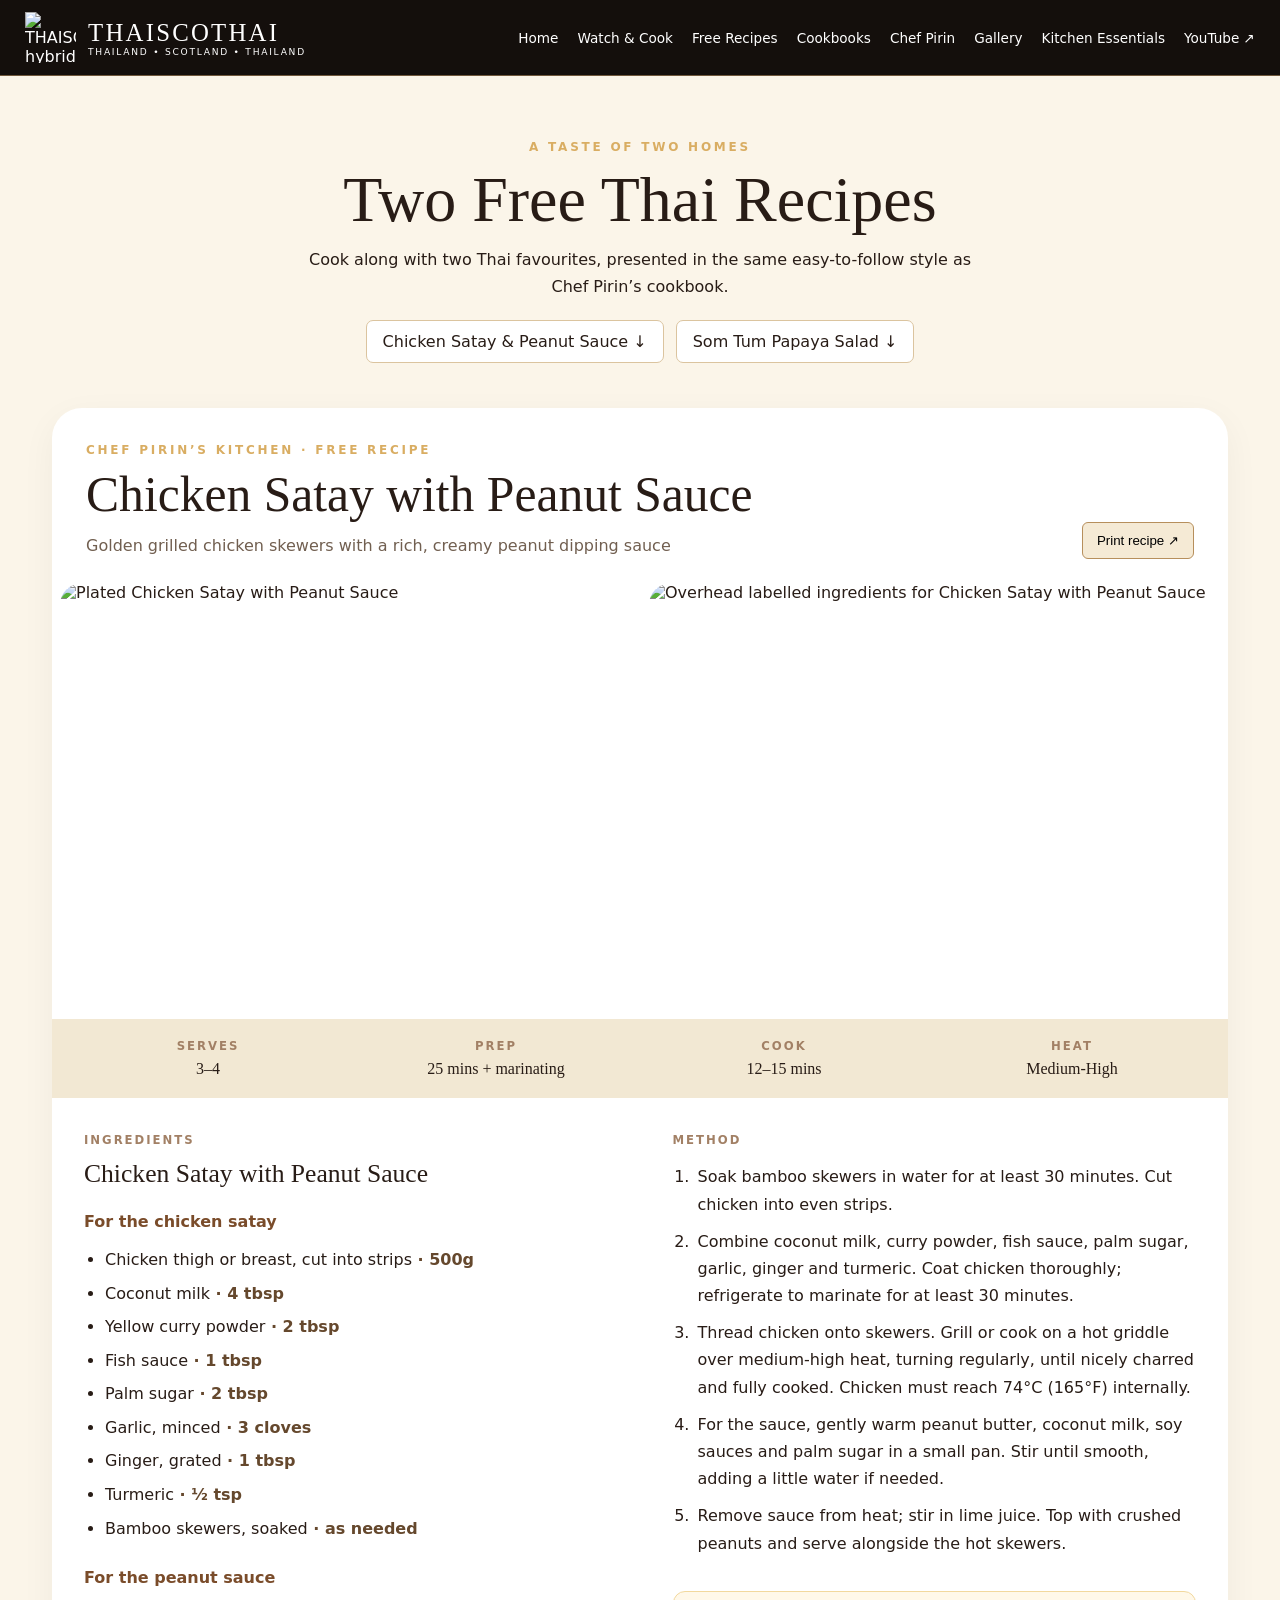
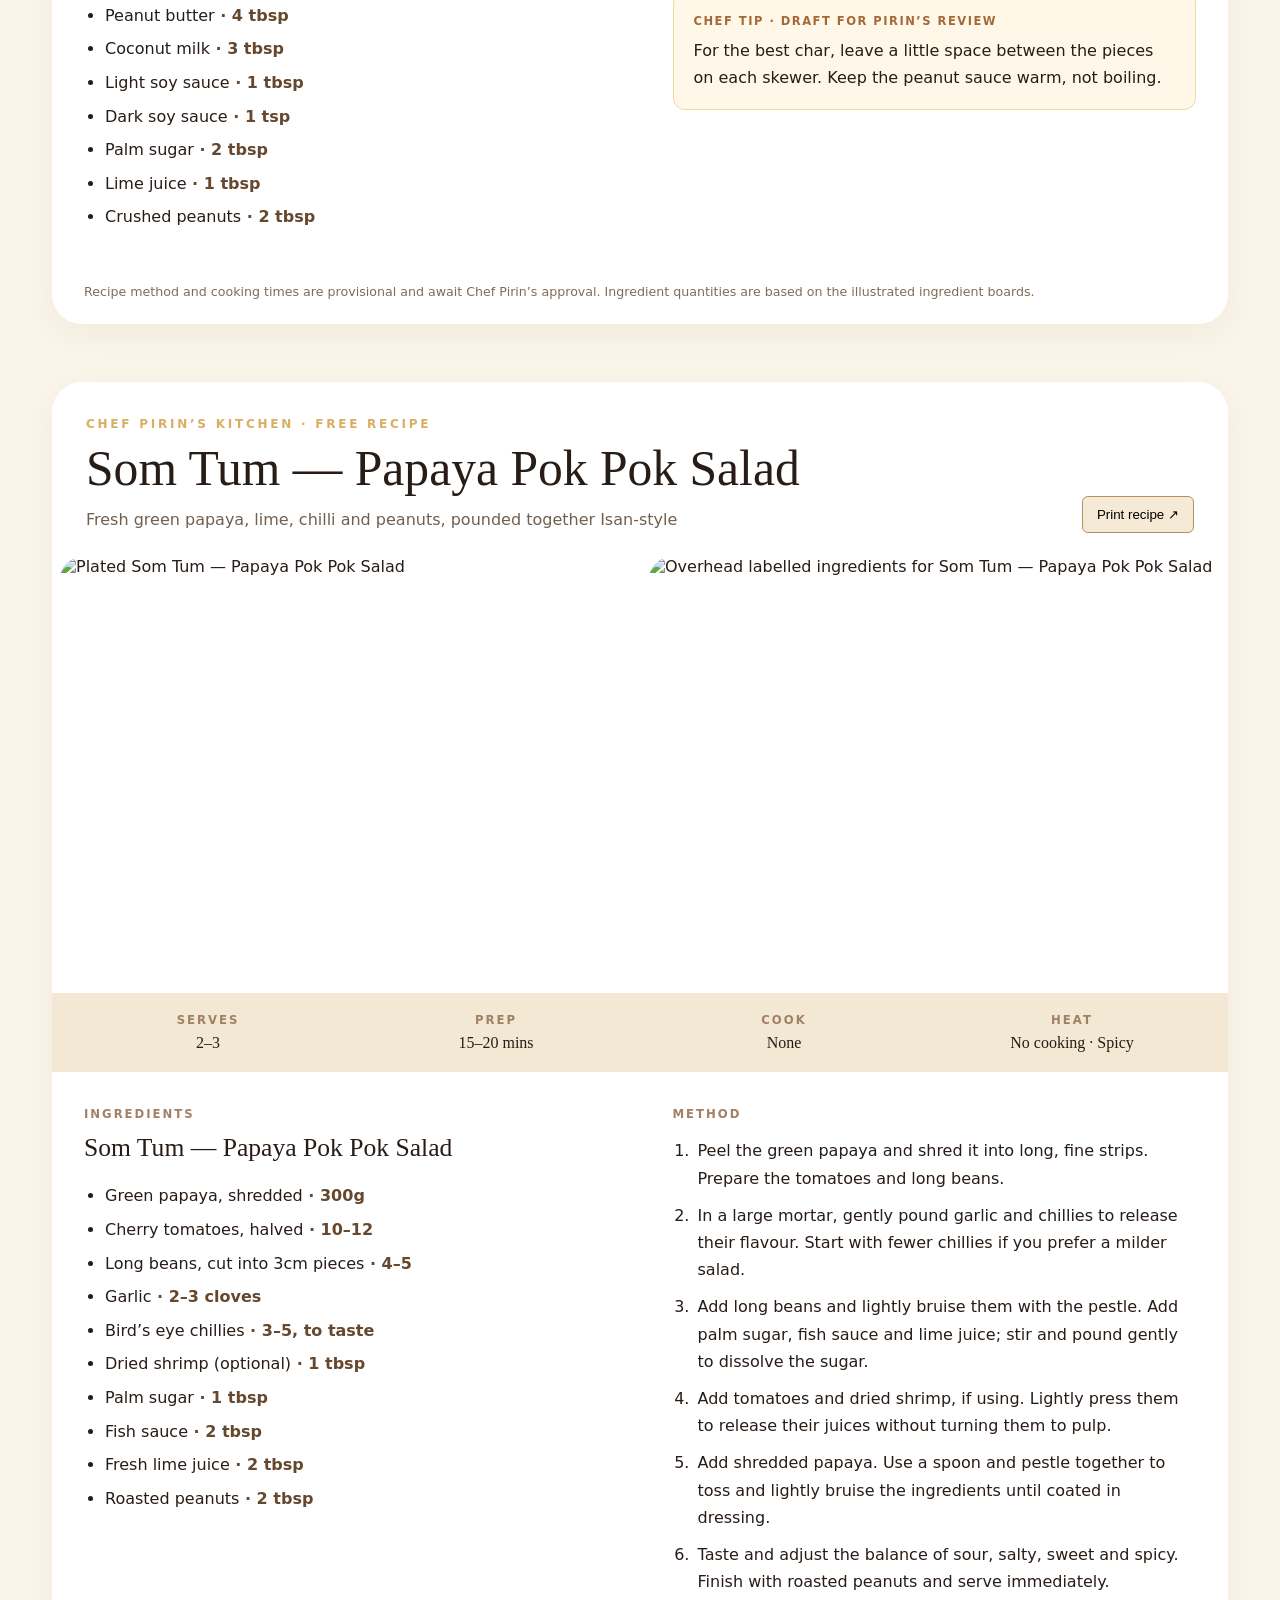
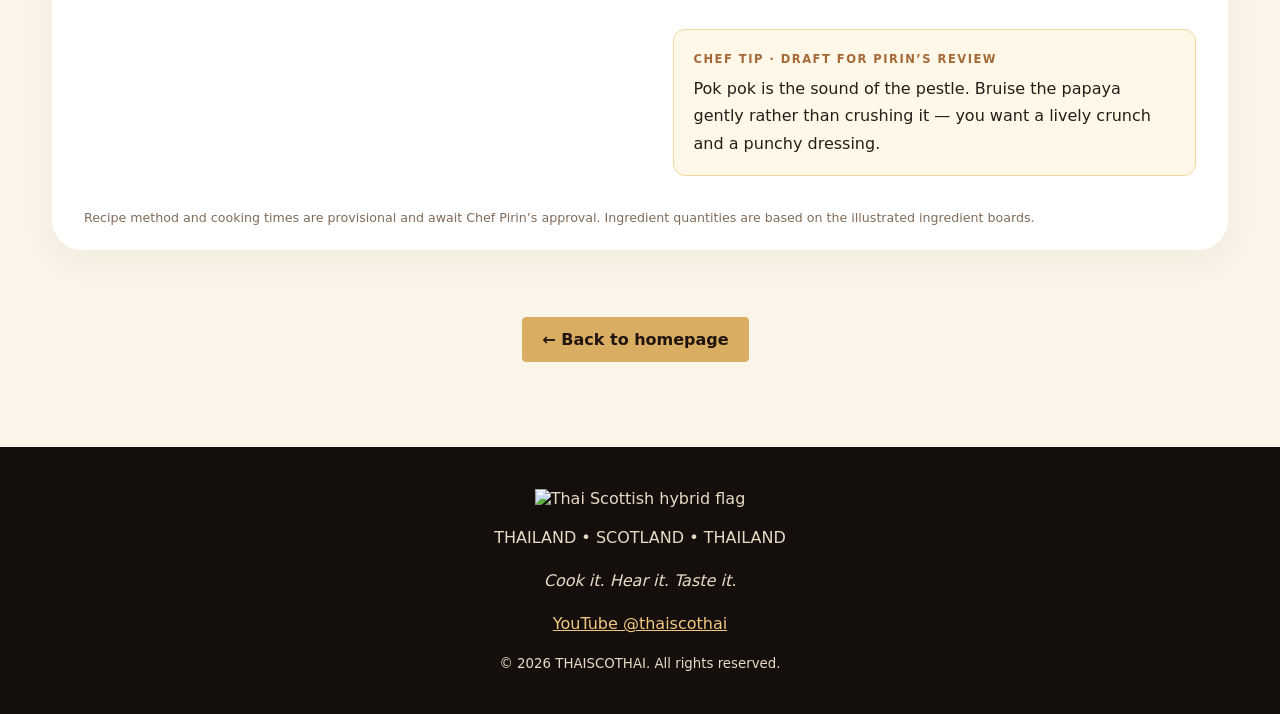
==== free-recipes.html @ d940c0ea "Add files via upload" ====
<!doctype html><html lang="en"><head><meta charset="utf-8"><meta name="viewport" content="width=device-width,initial-scale=1"><meta name="description" content="Authentic Thai cooking, ASMR videos and cookbooks from Chef Pirin Pratepha Greig."><title>Free Recipes | THAISCOTHAI</title><link rel="icon" href="assets/hybrid-flag.png"><link rel="stylesheet" href="style.css"></head><body><header class="top"><nav class="nav" aria-label="Main navigation"><a class="identity" href="index.html"><img src="assets/hybrid-flag.png" alt="THAISCOTHAI hybrid Thai Scottish flag"><div><div class="brand">THAISCOTHAI</div><div class="subbrand">THAILAND • SCOTLAND • THAILAND</div></div></a><button class="mobile-toggle" aria-expanded="false" aria-label="Toggle navigation">☰ Menu</button><div class="links"><a href="index.html">Home</a><a href="index.html#videos">Watch & Cook</a><a href="free-recipes.html">Free Recipes</a><a href="index.html#books">Cookbooks</a><a href="index.html#chef">Chef Pirin</a><a href="index.html#gallery">Gallery</a><a href="index.html#essentials">Kitchen Essentials</a><a href="https://www.youtube.com/@thaiscothai" target="_blank" rel="noopener">YouTube ↗</a></div></nav></header><main class="recipes-main"><div class="recipe-intro"><div class="eyebrow">A taste of two homes</div><h1>Two Free Thai Recipes</h1><p>Cook along with two Thai favourites, presented in the same easy-to-follow style as Chef Pirin’s cookbook.</p><nav class="recipe-jump" aria-label="Recipe links"><a href="#satay">Chicken Satay & Peanut Sauce ↓</a><a href="#som-tum">Som Tum Papaya Salad ↓</a></nav></div><article class="cookbook-page" id="satay"><div class="recipe-page-heading"><div><div class="eyebrow">Chef Pirin’s Kitchen · Free recipe</div><h2>Chicken Satay with Peanut Sauce</h2><p>Golden grilled chicken skewers with a rich, creamy peanut dipping sauce</p></div><button class="recipe-print" onclick="window.print()" type="button">Print recipe ↗</button></div><div class="recipe-photo-pair"><img src="assets/recipes/satay-plated.webp" alt="Plated Chicken Satay with Peanut Sauce" loading="lazy"><img src="assets/recipes/satay-ingredients.webp" alt="Overhead labelled ingredients for Chicken Satay with Peanut Sauce" loading="lazy"></div><div class="recipe-facts"><div><span>Serves</span><strong>3–4</strong></div><div><span>Prep</span><strong>25 mins + marinating</strong></div><div><span>Cook</span><strong>12–15 mins</strong></div><div><span>Heat</span><strong>Medium-High</strong></div></div><div class="recipe-body"><section><div class="recipe-kicker">Ingredients</div><h3>Chicken Satay with Peanut Sauce</h3><ul class="recipe-ingredients"><li class="recipe-subheading">For the chicken satay</li><li><span>Chicken thigh or breast, cut into strips</span><strong>500g</strong></li><li><span>Coconut milk</span><strong>4 tbsp</strong></li><li><span>Yellow curry powder</span><strong>2 tbsp</strong></li><li><span>Fish sauce</span><strong>1 tbsp</strong></li><li><span>Palm sugar</span><strong>2 tbsp</strong></li><li><span>Garlic, minced</span><strong>3 cloves</strong></li><li><span>Ginger, grated</span><strong>1 tbsp</strong></li><li><span>Turmeric</span><strong>½ tsp</strong></li><li><span>Bamboo skewers, soaked</span><strong>as needed</strong></li><li class="recipe-subheading">For the peanut sauce</li><li><span>Peanut butter</span><strong>4 tbsp</strong></li><li><span>Coconut milk</span><strong>3 tbsp</strong></li><li><span>Light soy sauce</span><strong>1 tbsp</strong></li><li><span>Dark soy sauce</span><strong>1 tsp</strong></li><li><span>Palm sugar</span><strong>2 tbsp</strong></li><li><span>Lime juice</span><strong>1 tbsp</strong></li><li><span>Crushed peanuts</span><strong>2 tbsp</strong></li></ul></section><section><div class="recipe-kicker">Method</div><ol class="recipe-method"><li>Soak bamboo skewers in water for at least 30 minutes. Cut chicken into even strips.</li><li>Combine coconut milk, curry powder, fish sauce, palm sugar, garlic, ginger and turmeric. Coat chicken thoroughly; refrigerate to marinate for at least 30 minutes.</li><li>Thread chicken onto skewers. Grill or cook on a hot griddle over medium-high heat, turning regularly, until nicely charred and fully cooked. Chicken must reach 74°C (165°F) internally.</li><li>For the sauce, gently warm peanut butter, coconut milk, soy sauces and palm sugar in a small pan. Stir until smooth, adding a little water if needed.</li><li>Remove sauce from heat; stir in lime juice. Top with crushed peanuts and serve alongside the hot skewers.</li></ol><aside class="chef-tip"><b>Chef tip · Draft for Pirin’s review</b><p>For the best char, leave a little space between the pieces on each skewer. Keep the peanut sauce warm, not boiling.</p></aside></section></div><div class="recipe-draft">Recipe method and cooking times are provisional and await Chef Pirin’s approval. Ingredient quantities are based on the illustrated ingredient boards.</div></article><article class="cookbook-page" id="som-tum"><div class="recipe-page-heading"><div><div class="eyebrow">Chef Pirin’s Kitchen · Free recipe</div><h2>Som Tum — Papaya Pok Pok Salad</h2><p>Fresh green papaya, lime, chilli and peanuts, pounded together Isan-style</p></div><button class="recipe-print" onclick="window.print()" type="button">Print recipe ↗</button></div><div class="recipe-photo-pair"><img src="assets/recipes/som-tum-plated.webp" alt="Plated Som Tum — Papaya Pok Pok Salad" loading="lazy"><img src="assets/recipes/som-tum-ingredients.webp" alt="Overhead labelled ingredients for Som Tum — Papaya Pok Pok Salad" loading="lazy"></div><div class="recipe-facts"><div><span>Serves</span><strong>2–3</strong></div><div><span>Prep</span><strong>15–20 mins</strong></div><div><span>Cook</span><strong>None</strong></div><div><span>Heat</span><strong>No cooking · Spicy</strong></div></div><div class="recipe-body"><section><div class="recipe-kicker">Ingredients</div><h3>Som Tum — Papaya Pok Pok Salad</h3><ul class="recipe-ingredients"><li><span>Green papaya, shredded</span><strong>300g</strong></li><li><span>Cherry tomatoes, halved</span><strong>10–12</strong></li><li><span>Long beans, cut into 3cm pieces</span><strong>4–5</strong></li><li><span>Garlic</span><strong>2–3 cloves</strong></li><li><span>Bird’s eye chillies</span><strong>3–5, to taste</strong></li><li><span>Dried shrimp (optional)</span><strong>1 tbsp</strong></li><li><span>Palm sugar</span><strong>1 tbsp</strong></li><li><span>Fish sauce</span><strong>2 tbsp</strong></li><li><span>Fresh lime juice</span><strong>2 tbsp</strong></li><li><span>Roasted peanuts</span><strong>2 tbsp</strong></li></ul></section><section><div class="recipe-kicker">Method</div><ol class="recipe-method"><li>Peel the green papaya and shred it into long, fine strips. Prepare the tomatoes and long beans.</li><li>In a large mortar, gently pound garlic and chillies to release their flavour. Start with fewer chillies if you prefer a milder salad.</li><li>Add long beans and lightly bruise them with the pestle. Add palm sugar, fish sauce and lime juice; stir and pound gently to dissolve the sugar.</li><li>Add tomatoes and dried shrimp, if using. Lightly press them to release their juices without turning them to pulp.</li><li>Add shredded papaya. Use a spoon and pestle together to toss and lightly bruise the ingredients until coated in dressing.</li><li>Taste and adjust the balance of sour, salty, sweet and spicy. Finish with roasted peanuts and serve immediately.</li></ol><aside class="chef-tip"><b>Chef tip · Draft for Pirin’s review</b><p>Pok pok is the sound of the pestle. Bruise the papaya gently rather than crushing it — you want a lively crunch and a punchy dressing.</p></aside></section></div><div class="recipe-draft">Recipe method and cooking times are provisional and await Chef Pirin’s approval. Ingredient quantities are based on the illustrated ingredient boards.</div></article><div class="recipe-back"><a class="btn" href="index.html">← Back to homepage</a></div></main><footer class="footer"><img src="assets/hybrid-flag.png" width="60" height="60" alt="Thai Scottish hybrid flag"><p>THAILAND • SCOTLAND • THAILAND</p><p><em>Cook it. Hear it. Taste it.</em></p><p><a href="https://www.youtube.com/@thaiscothai">YouTube @thaiscothai</a></p><small>© 2026 THAISCOTHAI. All rights reserved.</small></footer><script src="script.js"></script></body></html>
---- style.css ----
:root{--ink:#281c16;--cream:#fbf5e9;--gold:#d9ad62;--muted:#cbbcac}*{box-sizing:border-box}html{scroll-behavior:smooth}body{margin:0;background:var(--cream);color:var(--ink);font-family:system-ui,-apple-system,Segoe UI,sans-serif}h1,h2,h3,.brand{font-family:Georgia,serif;font-weight:400}h1{font-size:clamp(2.7rem,5.7vw,5.4rem);line-height:1.03;margin:.2em 0}h2{font-size:clamp(2rem,3.5vw,3.1rem);margin:.2em 0 .5em}h3{font-size:1.55rem;margin:.3em 0}p{line-height:1.7}a{color:inherit}img{max-width:100%}.top{background:#140f0c;color:#fff;position:sticky;top:0;z-index:10;border-bottom:1px solid #70583c}.nav{max-width:1350px;margin:auto;padding:12px 25px;display:flex;align-items:center;justify-content:space-between;gap:18px}.identity{display:flex;align-items:center;gap:12px;text-decoration:none}.identity img{width:51px;height:51px;object-fit:contain}.brand{font-size:1.55rem;letter-spacing:.09em}.subbrand{font-size:.57rem;letter-spacing:.19em}.links{display:flex;gap:19px;flex-wrap:wrap}.links a{font-size:.85rem;text-decoration:none}.links a:hover,.links a:focus{color:var(--gold)}.hero{background:linear-gradient(90deg,rgba(18,11,7,.94),rgba(18,11,7,.65) 54%,rgba(18,11,7,.12)),url('assets/banner.jpg') center/cover;color:white;min-height:560px;display:flex;align-items:center}.hero-inner{max-width:1250px;margin:auto;padding:55px 25px;width:100%;display:grid;grid-template-columns:1.1fr .75fr;gap:5vw;align-items:center}.eyebrow{text-transform:uppercase;letter-spacing:.23em;font-size:.75rem;color:var(--gold);font-weight:700}.tagline{font-family:Georgia,serif;font-style:italic;color:#f2c777;font-size:clamp(1.5rem,2.8vw,2.25rem)}.hero p{max-width:550px}.btn{display:inline-block;padding:12px 19px;border:1px solid var(--gold);border-radius:4px;background:var(--gold);color:#21150f;text-decoration:none;font-weight:650;margin:9px 9px 0 0}.btn.alt{background:transparent;color:white}.cover-hero{width:min(100%,340px);justify-self:center;box-shadow:0 20px 50px #0009;border:5px solid #ffffff25}.section{max-width:1250px;margin:auto;padding:75px 25px}.intro{max-width:750px}.grid{display:grid;grid-template-columns:repeat(3,minmax(0,1fr));gap:22px}.tile{background:white;border:1px solid #e9dac8;border-radius:6px;overflow:hidden}.tile img{width:100%;height:230px;object-fit:cover}.tile-body{padding:23px}.tile a.more{font-weight:700;text-decoration:none;color:#875422}.dark{background:#211712;color:#f9f0e3}.dark .tile{background:#35261d;color:white;border-color:#574230}.split{display:grid;grid-template-columns:1fr 1fr;gap:48px;align-items:center}.split img{width:100%;max-height:560px;object-fit:cover;border-radius:4px}.small{font-size:.9rem;color:#746456}.dark .small{color:#c9b8a8}.placeholder{background:#eee2cf;border:1px dashed #ae8b63;min-height:170px;display:flex;align-items:center;justify-content:center;text-align:center;padding:15px}.bookgrid{display:grid;grid-template-columns:repeat(6,1fr);gap:14px}.book{background:#e8d8bd;padding:28px 8px;text-align:center;border:1px solid #c9b28e;font-family:Georgia,serif}.book strong{display:block;font-size:1.6rem}.gallery{display:grid;grid-template-columns:repeat(4,1fr);gap:12px}.gallery button{border:0;padding:0;background:none;cursor:zoom-in;text-align:left;color:inherit}.gallery img{height:185px;width:100%;object-fit:cover;border-radius:4px}.gallery span{display:block;margin-top:7px;font-size:.88rem}.footer{background:#140f0c;color:#ead9c4;text-align:center;padding:42px 20px}.footer a{color:#f4c780}.lightbox{position:fixed;inset:0;background:#000e;z-index:50;display:none;align-items:center;justify-content:center;flex-direction:column;padding:65px 55px 30px;color:white}.lightbox.open{display:flex}.lightbox img{max-width:100%;max-height:75vh;object-fit:contain}.lightbox button{background:#261d19;color:white;border:1px solid #8a7b6b;padding:12px 17px;cursor:pointer;font-size:1.2rem}.lightbox .close{position:absolute;right:25px;top:18px}.lightbox .prev{position:absolute;left:8px;top:45%}.lightbox .next{position:absolute;right:8px;top:45%}.notice{background:#fff8e9;border-left:4px solid #c89950;padding:16px 20px}.recipe-empty{padding:45px 20px;text-align:center;border:1px dashed #ae8b63;background:#f4e9d8}.mobile-toggle{display:none}.label{display:inline-block;background:#8e3026;color:white;font-size:.72rem;letter-spacing:.1em;padding:5px 9px}a:focus-visible,button:focus-visible{outline:3px solid #f0b24d;outline-offset:3px}@media(max-width:850px){.hero-inner,.split{grid-template-columns:1fr}.hero{background-position:center}.cover-hero{max-width:260px}.grid{grid-template-columns:repeat(2,1fr)}.bookgrid{grid-template-columns:repeat(3,1fr)}.gallery{grid-template-columns:repeat(2,1fr)}.mobile-toggle{display:block;background:none;color:white;border:1px solid #8a7565;padding:8px}.links{display:none;position:absolute;top:76px;left:0;right:0;background:#140f0c;padding:18px 25px;flex-direction:column}.links.open{display:flex}}@media(max-width:550px){.grid{grid-template-columns:1fr}.bookgrid{grid-template-columns:repeat(2,1fr)}.gallery img{height:125px}.brand{font-size:1.15rem}.identity img{width:43px;height:43px}.subbrand{font-size:.46rem}.section{padding:55px 20px}.hero-inner{padding:50px 20px}.tile img{height:215px}}

/* V3: original V1 hero preserved; targeted improvements only */
#chef{background:#fbf5e9}
#chef .chef-portrait{object-fit:contain;object-position:center bottom;background:#fbf5e9;mix-blend-mode:multiply;border-radius:0}
.bookgrid{grid-template-columns:repeat(3,minmax(0,1fr));gap:18px}
.book{font-family:inherit;text-align:left;padding:25px 22px;background:#f0e3ce;border:1px solid #d6be97;display:flex;flex-direction:column;min-height:260px}
.book-number{font-family:Georgia,serif;font-size:1.3rem;color:#644322}.book-date{font-size:.78rem;color:#7d5731;margin:8px 0 13px}.book h4{font-family:Georgia,serif;font-size:1.3rem;font-weight:normal;line-height:1.25;margin:0}.book p{font-size:.85rem;line-height:1.45;margin:12px 0 20px}.coming{font-size:.7rem;letter-spacing:.1em;color:#7e4b21;margin-top:auto;font-weight:750}
@media(max-width:850px){.bookgrid{grid-template-columns:repeat(2,minmax(0,1fr))}}
@media(max-width:550px){.bookgrid{grid-template-columns:1fr}.book{min-height:205px}}

/* V4: video player and new gallery only; V1 hero unchanged. */
.video-frame{position:relative;aspect-ratio:16/9;background:#160f0c;overflow:hidden}.video-frame>img{width:100%;height:100%;object-fit:cover;display:block}.video-frame iframe{width:100%;height:100%;border:0;display:block}.video-play{position:absolute;inset:0;border:0;background:linear-gradient(0deg,#100b09aa,transparent 70%);color:white;display:flex;flex-direction:column;align-items:center;justify-content:center;gap:8px;font-weight:700;cursor:pointer;font-size:1rem}.video-play span:first-child{display:grid;place-items:center;width:68px;height:48px;border-radius:14px;background:#c82020;color:white;font-size:1.5rem;box-shadow:0 5px 22px #0008}.video-play:hover span:first-child,.video-play:focus-visible span:first-child{background:#e02b2b}.video-tile .tile-body{padding:18px 22px 24px}.video-tile h3{font-size:1.35rem;line-height:1.2}.gallery button:hover img{filter:brightness(1.07)}.gallery img{background:#e7dac7}

/* V5 additions */
.chef-feature{text-align:center}.chef-wide{display:block;width:100%;max-width:1100px;height:auto;margin:0 auto 38px;border-radius:4px}.chef-story{max-width:700px;margin:auto}.chef-story p{font-size:1.08rem}.carousel-shell{display:flex;align-items:center;gap:12px;margin-top:30px}.carousel-window{overflow:hidden;flex:1;min-width:0}.gallery-carousel{display:flex;gap:16px;transition:transform .55s ease;will-change:transform}.gallery-card{flex:0 0 calc((100% - 32px)/3);min-width:0;border:0;background:transparent;text-align:left;color:inherit;cursor:zoom-in;padding:0}.gallery-card img{width:100%;height:230px;object-fit:cover;border-radius:6px;display:block}.gallery-card span{display:block;padding-top:8px;font-size:.88rem}.carousel-arrow,.gallery-view-all{background:#302018;color:#f7e8d1;border:1px solid #b68c58;border-radius:5px;cursor:pointer;padding:13px}.carousel-arrow{flex:none}.gallery-actions{text-align:center;margin:24px auto}.gallery-view-all{padding:12px 25px}.gallery-all{display:grid;grid-template-columns:repeat(4,minmax(0,1fr));gap:16px}.gallery-all[hidden]{display:none}.gallery-all .gallery-card{width:100%}.gallery-all .gallery-card img{height:165px}.gallery-card:hover img{filter:brightness(1.06)}@media(max-width:850px){.gallery-all{grid-template-columns:repeat(2,minmax(0,1fr))}}@media(max-width:650px){.gallery-card{flex-basis:100%}.gallery-card img{height:220px}.carousel-shell{gap:6px}.carousel-arrow{padding:10px}.gallery-all .gallery-card img{height:125px}}@media(prefers-reduced-motion:reduce){.gallery-carousel{transition:none}}

/* V6 books and gallery */
.book{padding:16px 18px 20px;min-height:0}.book-cover{display:block;width:100%;height:300px;object-fit:contain;margin:0 auto 14px;filter:drop-shadow(0 8px 9px #32231d35)}.book h4{font-size:1.4rem}.book p{margin-bottom:24px}
.gallery-card{position:relative}.gallery-card .origin-badge{position:absolute;bottom:37px;right:8px;display:inline-block;padding:5px 9px;background:#191512d9;color:#fff;border:1px solid #ffffff44;border-radius:3px;font-size:.68rem;line-height:1.2;letter-spacing:.025em;pointer-events:none;max-width:calc(100% - 16px)}
#gallery-overlay[hidden]{display:none!important}#gallery-overlay{position:fixed;inset:0;background:#fbf5e9;z-index:35;overflow-y:auto;padding:20px max(18px,calc((100vw - 1280px)/2));overscroll-behavior:contain}
.gallery-overlay-head{display:flex;justify-content:space-between;align-items:center;gap:20px;position:sticky;top:-20px;z-index:2;background:#fbf5e9f5;padding:20px 0 16px;border-bottom:1px solid #ddc9a9;margin-bottom:20px}.gallery-overlay-head h2{margin:0;font-size:clamp(1.4rem,3vw,2.2rem)}.gallery-overlay-close{background:#a51d1d;color:#fff;border:0;border-radius:6px;min-width:54px;min-height:54px;font-size:1.65rem;cursor:pointer}
.gallery-overlay-grid{display:grid;grid-template-columns:repeat(4,minmax(0,1fr));gap:16px}.gallery-overlay-grid .gallery-card{width:100%;min-width:0;flex:none}.gallery-overlay-grid .gallery-card img{width:100%;height:175px;object-fit:cover;border-radius:5px}.gallery-overlay-grid .origin-badge{bottom:42px}
.lightbox{z-index:60}.lightbox-origin{background:#27211c;color:#fff;padding:5px 10px;font-size:.75rem;border-radius:4px;margin-bottom:6px}.lightbox .caption{text-align:center}
@media(max-width:850px){.gallery-overlay-grid{grid-template-columns:repeat(3,minmax(0,1fr))}.book-cover{height:280px}}
@media(max-width:650px){.gallery-overlay-grid{grid-template-columns:repeat(2,minmax(0,1fr));gap:10px}.gallery-overlay-grid .gallery-card img{height:135px}.book-cover{height:330px}.gallery-card .origin-badge{font-size:.62rem}}
@media(prefers-reduced-motion:reduce){.gallery-carousel{transition:none}}

/* Cookbook-style free recipes */
.recipes-main{max-width:1220px;margin:0 auto;padding:46px 22px 85px}.recipe-intro{text-align:center;padding:18px 0 45px}.recipe-intro h1{font-size:clamp(2.6rem,5vw,4.6rem)}.recipe-intro p{max-width:700px;margin:0 auto 20px}.recipe-jump{display:flex;justify-content:center;gap:12px;flex-wrap:wrap}.recipe-jump a{padding:11px 16px;border:1px solid #dbc49f;border-radius:7px;text-decoration:none;background:#fff}.cookbook-page{background:#fff;border-radius:30px;overflow:hidden;margin:0 0 58px;box-shadow:0 10px 35px #3520120c;scroll-margin-top:110px}.recipe-page-heading{display:flex;justify-content:space-between;align-items:end;gap:20px;padding:35px 34px 24px}.recipe-page-heading h2{font-size:clamp(2rem,4vw,3.1rem);margin:9px 0}.recipe-page-heading p{margin:0;color:#715f50}.recipe-print{border:1px solid #b78f5c;background:#f5ead5;border-radius:6px;padding:10px 14px;cursor:pointer;white-space:nowrap}.recipe-photo-pair{display:grid;grid-template-columns:1fr 1fr;gap:18px;padding:0 8px 8px}.recipe-photo-pair img{width:100%;aspect-ratio:4/3;object-fit:cover;display:block;border-radius:22px}.recipe-facts{display:grid;grid-template-columns:repeat(4,1fr);background:#f2e8d3;padding:20px 16px;text-align:center;gap:8px}.recipe-facts div{display:flex;flex-direction:column;gap:7px}.recipe-facts span,.recipe-kicker{text-transform:uppercase;font-size:.73rem;font-weight:750;letter-spacing:.17em;color:#a28065}.recipe-facts strong{font-family:Georgia,serif;font-weight:400}.recipe-body{display:grid;grid-template-columns:1fr 1fr;gap:65px;padding:35px 32px 22px}.recipe-body h3{font-size:1.6rem;margin:12px 0}.recipe-ingredients{list-style:disc;padding-left:21px;line-height:1.6}.recipe-ingredients li{padding:4px 0}.recipe-ingredients li:not(.recipe-subheading){padding-right:4px}.recipe-ingredients li strong{font-weight:600;color:#65482d}.recipe-ingredients li strong:before{content:' · '}.recipe-ingredients .recipe-subheading{list-style:none;font-weight:750;margin:16px 0 4px -21px;color:#7a4c2a}.recipe-method{padding-left:22px;line-height:1.7}.recipe-method li{padding:0 0 10px 3px}.chef-tip{margin-top:24px;border:1px solid #f2d89d;background:#fff8e9;border-radius:12px;padding:18px 20px}.chef-tip b{font-size:.72rem;text-transform:uppercase;letter-spacing:.13em;color:#a56937}.chef-tip p{margin:8px 0 0}.recipe-draft{padding:12px 32px 25px;font-size:.79rem;color:#826b58}.recipe-back{text-align:center}@media(max-width:720px){.recipe-page-heading{padding:24px 19px;display:block}.recipe-print{margin-top:16px}.recipe-photo-pair{grid-template-columns:1fr;gap:9px}.recipe-photo-pair img{aspect-ratio:3/2}.recipe-facts{grid-template-columns:repeat(2,1fr);row-gap:18px}.recipe-body{grid-template-columns:1fr;gap:20px;padding:28px 22px}.cookbook-page{border-radius:18px}.recipes-main{padding:28px 12px 55px}}@media print{.top,.footer,.recipe-intro,.recipe-back,.recipe-print{display:none!important}.recipes-main{max-width:none;padding:0}.cookbook-page{box-shadow:none;border-radius:0;break-after:page;margin:0}.recipe-photo-pair img{max-height:300px}.recipe-body{gap:25px}.recipe-method{font-size:12px}.recipe-ingredients{font-size:12px}}
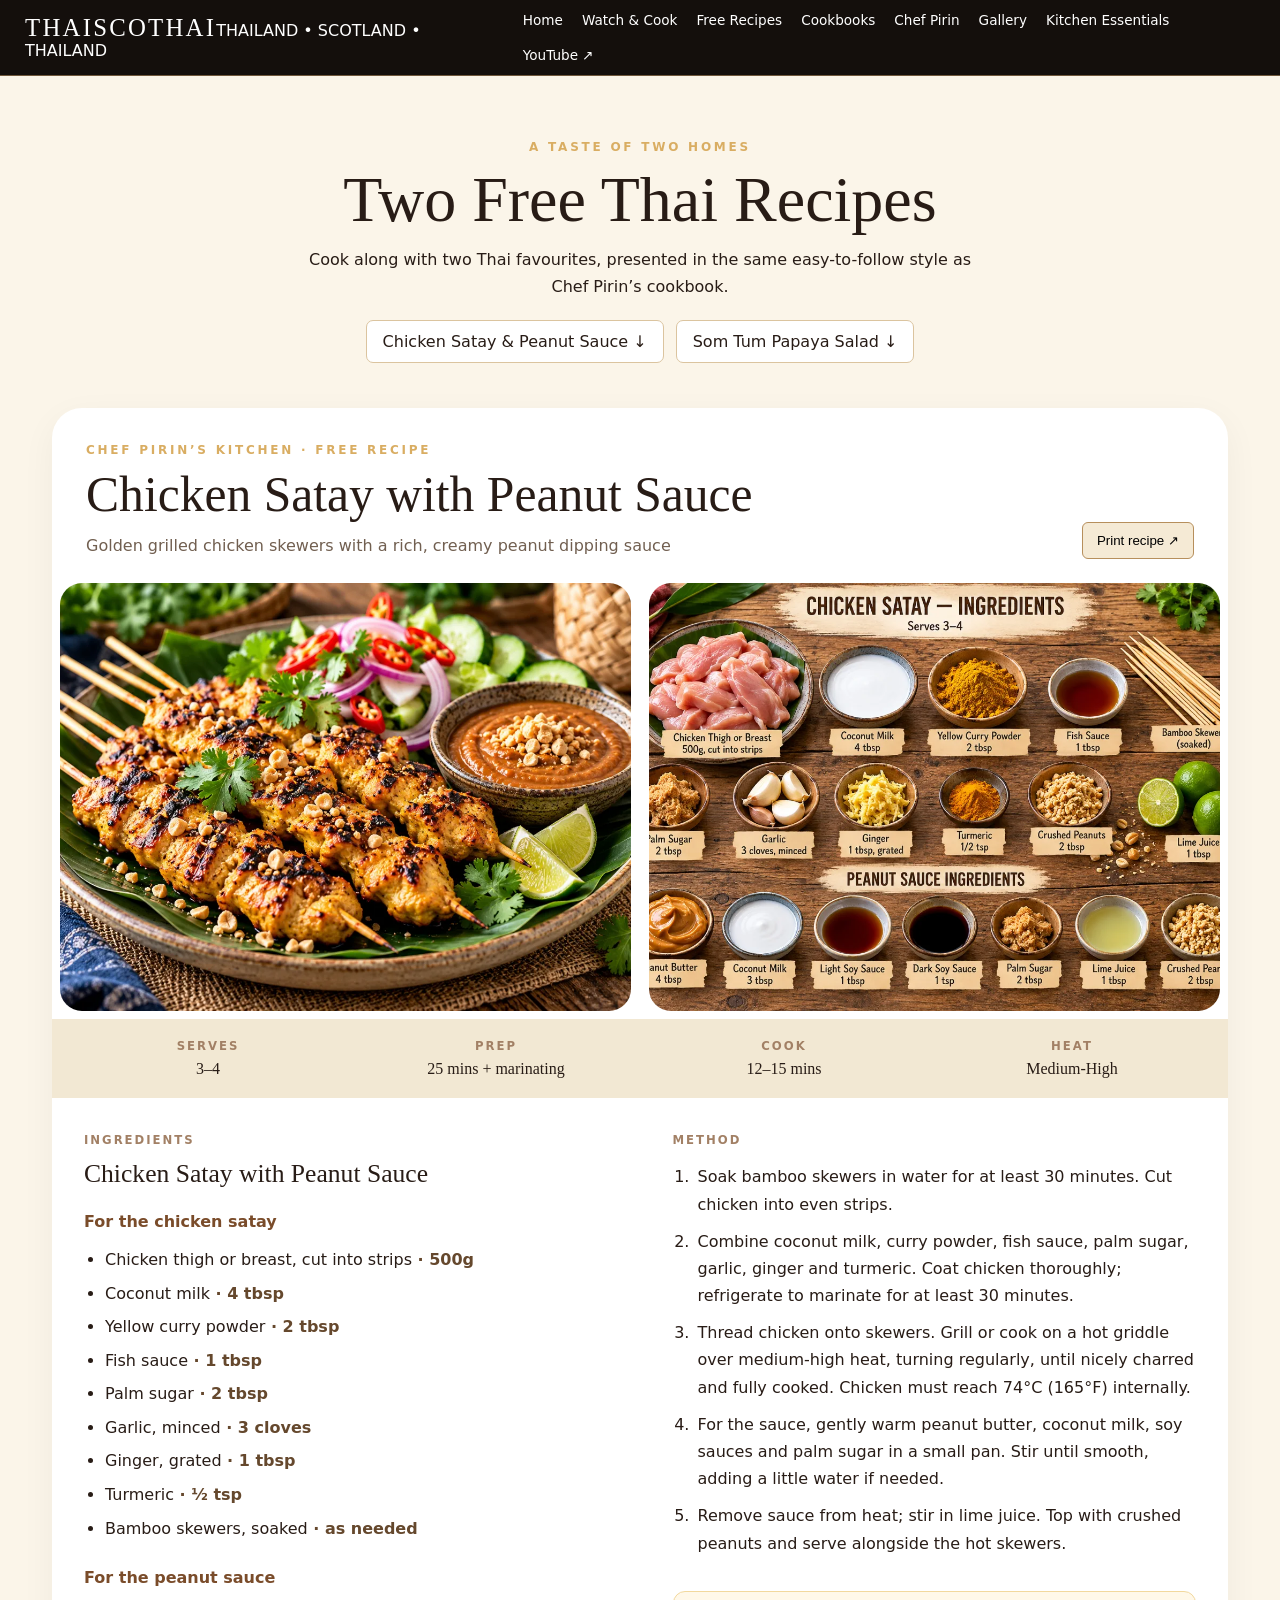
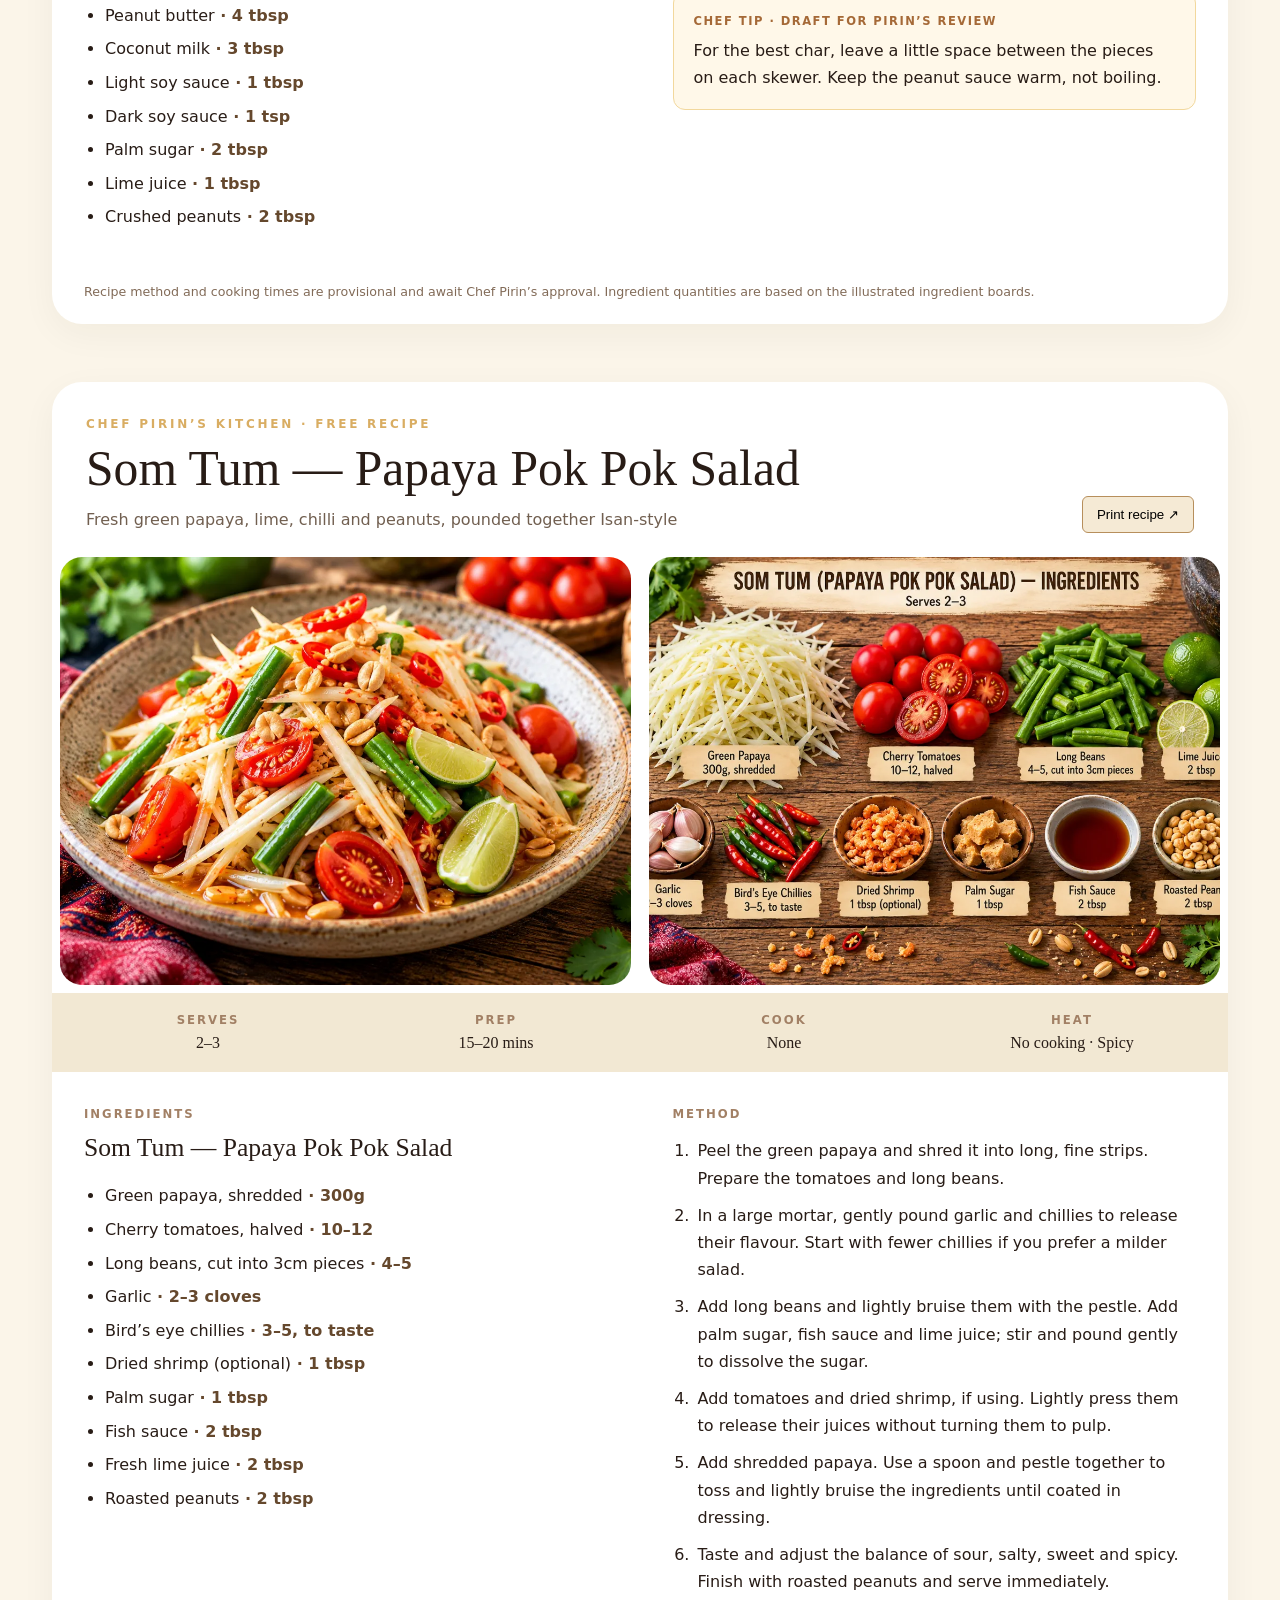
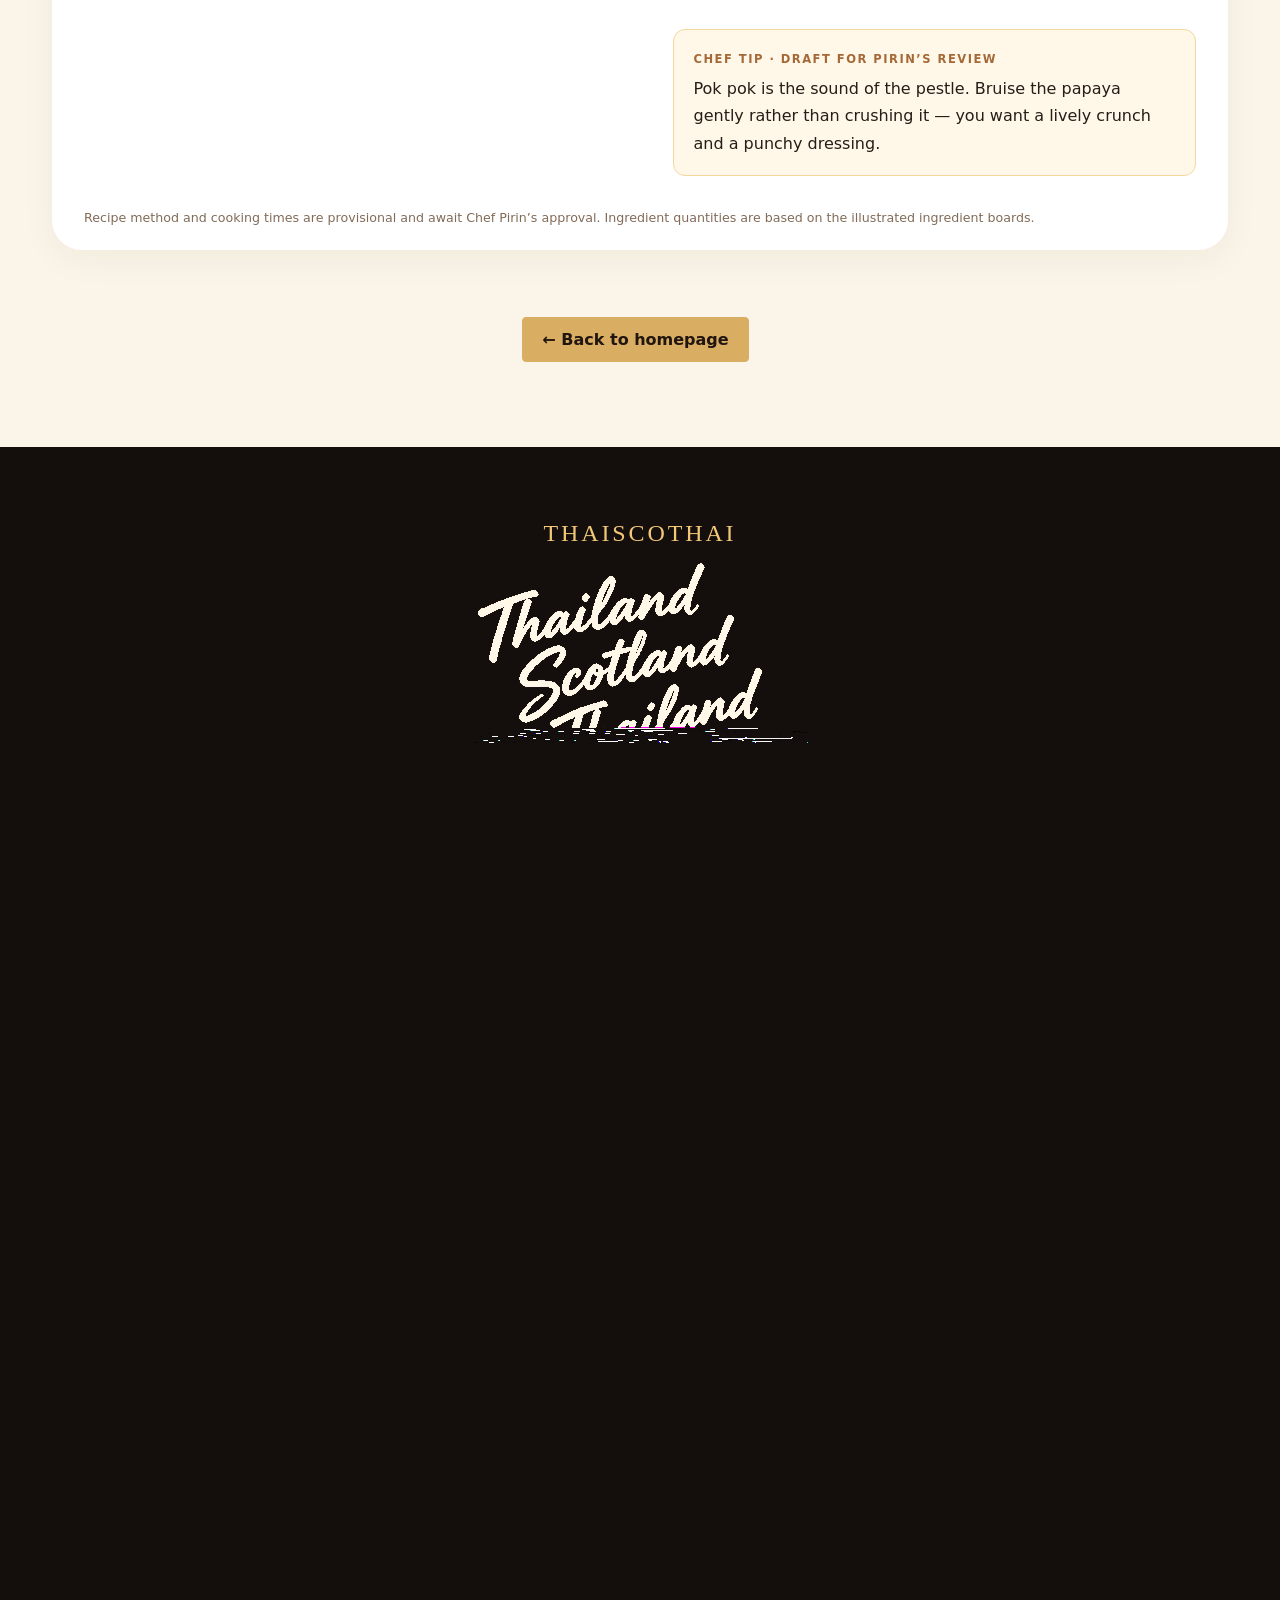
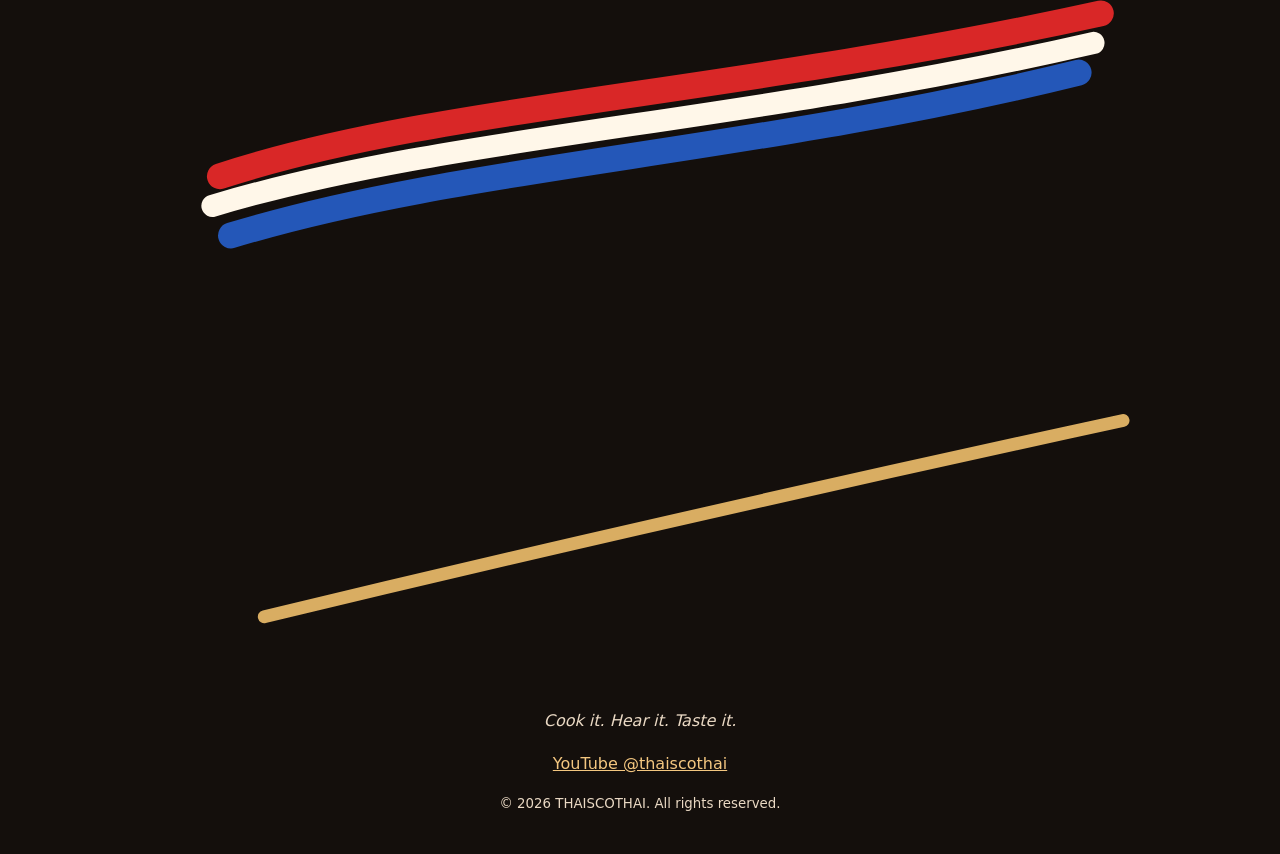
==== commit f6b1067e: "Remove retired hybrid flag references from free recipes" ====
--- a/free-recipes.html
+++ b/free-recipes.html
@@ -1 +1 @@
-<!doctype html><html lang="en"><head><meta charset="utf-8"><meta name="viewport" content="width=device-width,initial-scale=1"><meta name="description" content="Authentic Thai cooking, ASMR videos and cookbooks from Chef Pirin Pratepha Greig."><title>Free Recipes | THAISCOTHAI</title><link rel="icon" href="assets/hybrid-flag.png"><link rel="stylesheet" href="style.css"></head><body><header class="top"><nav class="nav" aria-label="Main navigation"><a class="identity" href="index.html"><img src="assets/hybrid-flag.png" alt="THAISCOTHAI hybrid Thai Scottish flag"><div><div class="brand">THAISCOTHAI</div><div class="subbrand">THAILAND • SCOTLAND • THAILAND</div></div></a><button class="mobile-toggle" aria-expanded="false" aria-label="Toggle navigation">☰ Menu</button><div class="links"><a href="index.html">Home</a><a href="index.html#videos">Watch & Cook</a><a href="free-recipes.html">Free Recipes</a><a href="index.html#books">Cookbooks</a><a href="index.html#chef">Chef Pirin</a><a href="index.html#gallery">Gallery</a><a href="index.html#essentials">Kitchen Essentials</a><a href="https://www.youtube.com/@thaiscothai" target="_blank" rel="noopener">YouTube ↗</a></div></nav></header><main class="recipes-main"><div class="recipe-intro"><div class="eyebrow">A taste of two homes</div><h1>Two Free Thai Recipes</h1><p>Cook along with two Thai favourites, presented in the same easy-to-follow style as Chef Pirin’s cookbook.</p><nav class="recipe-jump" aria-label="Recipe links"><a href="#satay">Chicken Satay & Peanut Sauce ↓</a><a href="#som-tum">Som Tum Papaya Salad ↓</a></nav></div><article class="cookbook-page" id="satay"><div class="recipe-page-heading"><div><div class="eyebrow">Chef Pirin’s Kitchen · Free recipe</div><h2>Chicken Satay with Peanut Sauce</h2><p>Golden grilled chicken skewers with a rich, creamy peanut dipping sauce</p></div><button class="recipe-print" onclick="window.print()" type="button">Print recipe ↗</button></div><div class="recipe-photo-pair"><img src="assets/recipes/satay-plated.webp" alt="Plated Chicken Satay with Peanut Sauce" loading="lazy"><img src="assets/recipes/satay-ingredients.webp" alt="Overhead labelled ingredients for Chicken Satay with Peanut Sauce" loading="lazy"></div><div class="recipe-facts"><div><span>Serves</span><strong>3–4</strong></div><div><span>Prep</span><strong>25 mins + marinating</strong></div><div><span>Cook</span><strong>12–15 mins</strong></div><div><span>Heat</span><strong>Medium-High</strong></div></div><div class="recipe-body"><section><div class="recipe-kicker">Ingredients</div><h3>Chicken Satay with Peanut Sauce</h3><ul class="recipe-ingredients"><li class="recipe-subheading">For the chicken satay</li><li><span>Chicken thigh or breast, cut into strips</span><strong>500g</strong></li><li><span>Coconut milk</span><strong>4 tbsp</strong></li><li><span>Yellow curry powder</span><strong>2 tbsp</strong></li><li><span>Fish sauce</span><strong>1 tbsp</strong></li><li><span>Palm sugar</span><strong>2 tbsp</strong></li><li><span>Garlic, minced</span><strong>3 cloves</strong></li><li><span>Ginger, grated</span><strong>1 tbsp</strong></li><li><span>Turmeric</span><strong>½ tsp</strong></li><li><span>Bamboo skewers, soaked</span><strong>as needed</strong></li><li class="recipe-subheading">For the peanut sauce</li><li><span>Peanut butter</span><strong>4 tbsp</strong></li><li><span>Coconut milk</span><strong>3 tbsp</strong></li><li><span>Light soy sauce</span><strong>1 tbsp</strong></li><li><span>Dark soy sauce</span><strong>1 tsp</strong></li><li><span>Palm sugar</span><strong>2 tbsp</strong></li><li><span>Lime juice</span><strong>1 tbsp</strong></li><li><span>Crushed peanuts</span><strong>2 tbsp</strong></li></ul></section><section><div class="recipe-kicker">Method</div><ol class="recipe-method"><li>Soak bamboo skewers in water for at least 30 minutes. Cut chicken into even strips.</li><li>Combine coconut milk, curry powder, fish sauce, palm sugar, garlic, ginger and turmeric. Coat chicken thoroughly; refrigerate to marinate for at least 30 minutes.</li><li>Thread chicken onto skewers. Grill or cook on a hot griddle over medium-high heat, turning regularly, until nicely charred and fully cooked. Chicken must reach 74°C (165°F) internally.</li><li>For the sauce, gently warm peanut butter, coconut milk, soy sauces and palm sugar in a small pan. Stir until smooth, adding a little water if needed.</li><li>Remove sauce from heat; stir in lime juice. Top with crushed peanuts and serve alongside the hot skewers.</li></ol><aside class="chef-tip"><b>Chef tip · Draft for Pirin’s review</b><p>For the best char, leave a little space between the pieces on each skewer. Keep the peanut sauce warm, not boiling.</p></aside></section></div><div class="recipe-draft">Recipe method and cooking times are provisional and await Chef Pirin’s approval. Ingredient quantities are based on the illustrated ingredient boards.</div></article><article class="cookbook-page" id="som-tum"><div class="recipe-page-heading"><div><div class="eyebrow">Chef Pirin’s Kitchen · Free recipe</div><h2>Som Tum — Papaya Pok Pok Salad</h2><p>Fresh green papaya, lime, chilli and peanuts, pounded together Isan-style</p></div><button class="recipe-print" onclick="window.print()" type="button">Print recipe ↗</button></div><div class="recipe-photo-pair"><img src="assets/recipes/som-tum-plated.webp" alt="Plated Som Tum — Papaya Pok Pok Salad" loading="lazy"><img src="assets/recipes/som-tum-ingredients.webp" alt="Overhead labelled ingredients for Som Tum — Papaya Pok Pok Salad" loading="lazy"></div><div class="recipe-facts"><div><span>Serves</span><strong>2–3</strong></div><div><span>Prep</span><strong>15–20 mins</strong></div><div><span>Cook</span><strong>None</strong></div><div><span>Heat</span><strong>No cooking · Spicy</strong></div></div><div class="recipe-body"><section><div class="recipe-kicker">Ingredients</div><h3>Som Tum — Papaya Pok Pok Salad</h3><ul class="recipe-ingredients"><li><span>Green papaya, shredded</span><strong>300g</strong></li><li><span>Cherry tomatoes, halved</span><strong>10–12</strong></li><li><span>Long beans, cut into 3cm pieces</span><strong>4–5</strong></li><li><span>Garlic</span><strong>2–3 cloves</strong></li><li><span>Bird’s eye chillies</span><strong>3–5, to taste</strong></li><li><span>Dried shrimp (optional)</span><strong>1 tbsp</strong></li><li><span>Palm sugar</span><strong>1 tbsp</strong></li><li><span>Fish sauce</span><strong>2 tbsp</strong></li><li><span>Fresh lime juice</span><strong>2 tbsp</strong></li><li><span>Roasted peanuts</span><strong>2 tbsp</strong></li></ul></section><section><div class="recipe-kicker">Method</div><ol class="recipe-method"><li>Peel the green papaya and shred it into long, fine strips. Prepare the tomatoes and long beans.</li><li>In a large mortar, gently pound garlic and chillies to release their flavour. Start with fewer chillies if you prefer a milder salad.</li><li>Add long beans and lightly bruise them with the pestle. Add palm sugar, fish sauce and lime juice; stir and pound gently to dissolve the sugar.</li><li>Add tomatoes and dried shrimp, if using. Lightly press them to release their juices without turning them to pulp.</li><li>Add shredded papaya. Use a spoon and pestle together to toss and lightly bruise the ingredients until coated in dressing.</li><li>Taste and adjust the balance of sour, salty, sweet and spicy. Finish with roasted peanuts and serve immediately.</li></ol><aside class="chef-tip"><b>Chef tip · Draft for Pirin’s review</b><p>Pok pok is the sound of the pestle. Bruise the papaya gently rather than crushing it — you want a lively crunch and a punchy dressing.</p></aside></section></div><div class="recipe-draft">Recipe method and cooking times are provisional and await Chef Pirin’s approval. Ingredient quantities are based on the illustrated ingredient boards.</div></article><div class="recipe-back"><a class="btn" href="index.html">← Back to homepage</a></div></main><footer class="footer"><img src="assets/hybrid-flag.png" width="60" height="60" alt="Thai Scottish hybrid flag"><p>THAILAND • SCOTLAND • THAILAND</p><p><em>Cook it. Hear it. Taste it.</em></p><p><a href="https://www.youtube.com/@thaiscothai">YouTube @thaiscothai</a></p><small>© 2026 THAISCOTHAI. All rights reserved.</small></footer><script src="script.js"></script></body></html>+<!doctype html><html lang="en"><head><meta charset="utf-8"><meta name="viewport" content="width=device-width,initial-scale=1"><meta name="description" content="Authentic Thai cooking, ASMR videos and cookbooks from Chef Pirin Pratepha Greig."><title>Free Recipes | THAISCOTHAI</title><link rel="stylesheet" href="style.css"></head><body><header class="top"><nav class="nav" aria-label="Main navigation"><a class="identity" href="index.html"><span class="brand-line"><span class="brand">THAISCOTHAI</span><span class="subbrand-inline">THAILAND • SCOTLAND • THAILAND</span></span></a><button class="mobile-toggle" aria-expanded="false" aria-label="Toggle navigation">☰ Menu</button><div class="links"><a href="index.html">Home</a><a href="index.html#videos">Watch & Cook</a><a href="free-recipes.html">Free Recipes</a><a href="index.html#books">Cookbooks</a><a href="index.html#chef">Chef Pirin</a><a href="index.html#gallery">Gallery</a><a href="kitchen-essentials.html">Kitchen Essentials</a><a href="https://www.youtube.com/@thaiscothai" target="_blank" rel="noopener">YouTube ↗</a></div></nav></header><main class="recipes-main"><div class="recipe-intro"><div class="eyebrow">A taste of two homes</div><h1>Two Free Thai Recipes</h1><p>Cook along with two Thai favourites, presented in the same easy-to-follow style as Chef Pirin’s cookbook.</p><nav class="recipe-jump" aria-label="Recipe links"><a href="#satay">Chicken Satay & Peanut Sauce ↓</a><a href="#som-tum">Som Tum Papaya Salad ↓</a></nav></div><article class="cookbook-page" id="satay"><div class="recipe-page-heading"><div><div class="eyebrow">Chef Pirin’s Kitchen · Free recipe</div><h2>Chicken Satay with Peanut Sauce</h2><p>Golden grilled chicken skewers with a rich, creamy peanut dipping sauce</p></div><button class="recipe-print" onclick="window.print()" type="button">Print recipe ↗</button></div><div class="recipe-photo-pair"><img src="assets/recipes/satay-plated.webp" alt="Plated Chicken Satay with Peanut Sauce" loading="lazy"><img src="assets/recipes/satay-ingredients.webp" alt="Overhead labelled ingredients for Chicken Satay with Peanut Sauce" loading="lazy"></div><div class="recipe-facts"><div><span>Serves</span><strong>3–4</strong></div><div><span>Prep</span><strong>25 mins + marinating</strong></div><div><span>Cook</span><strong>12–15 mins</strong></div><div><span>Heat</span><strong>Medium-High</strong></div></div><div class="recipe-body"><section><div class="recipe-kicker">Ingredients</div><h3>Chicken Satay with Peanut Sauce</h3><ul class="recipe-ingredients"><li class="recipe-subheading">For the chicken satay</li><li><span>Chicken thigh or breast, cut into strips</span><strong>500g</strong></li><li><span>Coconut milk</span><strong>4 tbsp</strong></li><li><span>Yellow curry powder</span><strong>2 tbsp</strong></li><li><span>Fish sauce</span><strong>1 tbsp</strong></li><li><span>Palm sugar</span><strong>2 tbsp</strong></li><li><span>Garlic, minced</span><strong>3 cloves</strong></li><li><span>Ginger, grated</span><strong>1 tbsp</strong></li><li><span>Turmeric</span><strong>½ tsp</strong></li><li><span>Bamboo skewers, soaked</span><strong>as needed</strong></li><li class="recipe-subheading">For the peanut sauce</li><li><span>Peanut butter</span><strong>4 tbsp</strong></li><li><span>Coconut milk</span><strong>3 tbsp</strong></li><li><span>Light soy sauce</span><strong>1 tbsp</strong></li><li><span>Dark soy sauce</span><strong>1 tsp</strong></li><li><span>Palm sugar</span><strong>2 tbsp</strong></li><li><span>Lime juice</span><strong>1 tbsp</strong></li><li><span>Crushed peanuts</span><strong>2 tbsp</strong></li></ul></section><section><div class="recipe-kicker">Method</div><ol class="recipe-method"><li>Soak bamboo skewers in water for at least 30 minutes. Cut chicken into even strips.</li><li>Combine coconut milk, curry powder, fish sauce, palm sugar, garlic, ginger and turmeric. Coat chicken thoroughly; refrigerate to marinate for at least 30 minutes.</li><li>Thread chicken onto skewers. Grill or cook on a hot griddle over medium-high heat, turning regularly, until nicely charred and fully cooked. Chicken must reach 74°C (165°F) internally.</li><li>For the sauce, gently warm peanut butter, coconut milk, soy sauces and palm sugar in a small pan. Stir until smooth, adding a little water if needed.</li><li>Remove sauce from heat; stir in lime juice. Top with crushed peanuts and serve alongside the hot skewers.</li></ol><aside class="chef-tip"><b>Chef tip · Draft for Pirin’s review</b><p>For the best char, leave a little space between the pieces on each skewer. Keep the peanut sauce warm, not boiling.</p></aside></section></div><div class="recipe-draft">Recipe method and cooking times are provisional and await Chef Pirin’s approval. Ingredient quantities are based on the illustrated ingredient boards.</div></article><article class="cookbook-page" id="som-tum"><div class="recipe-page-heading"><div><div class="eyebrow">Chef Pirin’s Kitchen · Free recipe</div><h2>Som Tum — Papaya Pok Pok Salad</h2><p>Fresh green papaya, lime, chilli and peanuts, pounded together Isan-style</p></div><button class="recipe-print" onclick="window.print()" type="button">Print recipe ↗</button></div><div class="recipe-photo-pair"><img src="assets/recipes/som-tum-plated.webp" alt="Plated Som Tum — Papaya Pok Pok Salad" loading="lazy"><img src="assets/recipes/som-tum-ingredients.webp" alt="Overhead labelled ingredients for Som Tum — Papaya Pok Pok Salad" loading="lazy"></div><div class="recipe-facts"><div><span>Serves</span><strong>2–3</strong></div><div><span>Prep</span><strong>15–20 mins</strong></div><div><span>Cook</span><strong>None</strong></div><div><span>Heat</span><strong>No cooking · Spicy</strong></div></div><div class="recipe-body"><section><div class="recipe-kicker">Ingredients</div><h3>Som Tum — Papaya Pok Pok Salad</h3><ul class="recipe-ingredients"><li><span>Green papaya, shredded</span><strong>300g</strong></li><li><span>Cherry tomatoes, halved</span><strong>10–12</strong></li><li><span>Long beans, cut into 3cm pieces</span><strong>4–5</strong></li><li><span>Garlic</span><strong>2–3 cloves</strong></li><li><span>Bird’s eye chillies</span><strong>3–5, to taste</strong></li><li><span>Dried shrimp (optional)</span><strong>1 tbsp</strong></li><li><span>Palm sugar</span><strong>1 tbsp</strong></li><li><span>Fish sauce</span><strong>2 tbsp</strong></li><li><span>Fresh lime juice</span><strong>2 tbsp</strong></li><li><span>Roasted peanuts</span><strong>2 tbsp</strong></li></ul></section><section><div class="recipe-kicker">Method</div><ol class="recipe-method"><li>Peel the green papaya and shred it into long, fine strips. Prepare the tomatoes and long beans.</li><li>In a large mortar, gently pound garlic and chillies to release their flavour. Start with fewer chillies if you prefer a milder salad.</li><li>Add long beans and lightly bruise them with the pestle. Add palm sugar, fish sauce and lime juice; stir and pound gently to dissolve the sugar.</li><li>Add tomatoes and dried shrimp, if using. Lightly press them to release their juices without turning them to pulp.</li><li>Add shredded papaya. Use a spoon and pestle together to toss and lightly bruise the ingredients until coated in dressing.</li><li>Taste and adjust the balance of sour, salty, sweet and spicy. Finish with roasted peanuts and serve immediately.</li></ol><aside class="chef-tip"><b>Chef tip · Draft for Pirin’s review</b><p>Pok pok is the sound of the pestle. Bruise the papaya gently rather than crushing it — you want a lively crunch and a punchy dressing.</p></aside></section></div><div class="recipe-draft">Recipe method and cooking times are provisional and await Chef Pirin’s approval. Ingredient quantities are based on the illustrated ingredient boards.</div></article><div class="recipe-back"><a class="btn" href="index.html">← Back to homepage</a></div></main><footer class="footer"><p class="footer-brand">THAISCOTHAI</p><div class="footer-logo-lockup" role="img" aria-label="THAILAND SCOTLAND THAILAND — A taste of two homes"><img src="assets/thaiscothai-script-transparent.png" alt="" loading="lazy"/><svg viewBox="0 0 335 375" aria-hidden="true" focusable="false"><path d="M54 237 C112 218 192 215 292 193" fill="none" stroke="#d92727" stroke-width="7" stroke-linecap="round"/><path d="M52 245 C115 226 194 223 290 201" fill="none" stroke="#fff7e9" stroke-width="6" stroke-linecap="round"/><path d="M57 253 C119 234 197 231 286 209" fill="none" stroke="#2457b8" stroke-width="7" stroke-linecap="round"/><path d="M66 356 Q178 329 298 303" fill="none" stroke="#d9ad62" stroke-width="3.5" stroke-linecap="round"/></svg></div><p><em>Cook it. Hear it. Taste it.</em></p><p><a href="https://www.youtube.com/@thaiscothai">YouTube @thaiscothai</a></p><small>© 2026 THAISCOTHAI. All rights reserved.</small></footer><script src="script.js"></script></body></html>
--- a/style.css
+++ b/style.css
@@ -29,3 +29,45 @@
 
 /* Cookbook-style free recipes */
 .recipes-main{max-width:1220px;margin:0 auto;padding:46px 22px 85px}.recipe-intro{text-align:center;padding:18px 0 45px}.recipe-intro h1{font-size:clamp(2.6rem,5vw,4.6rem)}.recipe-intro p{max-width:700px;margin:0 auto 20px}.recipe-jump{display:flex;justify-content:center;gap:12px;flex-wrap:wrap}.recipe-jump a{padding:11px 16px;border:1px solid #dbc49f;border-radius:7px;text-decoration:none;background:#fff}.cookbook-page{background:#fff;border-radius:30px;overflow:hidden;margin:0 0 58px;box-shadow:0 10px 35px #3520120c;scroll-margin-top:110px}.recipe-page-heading{display:flex;justify-content:space-between;align-items:end;gap:20px;padding:35px 34px 24px}.recipe-page-heading h2{font-size:clamp(2rem,4vw,3.1rem);margin:9px 0}.recipe-page-heading p{margin:0;color:#715f50}.recipe-print{border:1px solid #b78f5c;background:#f5ead5;border-radius:6px;padding:10px 14px;cursor:pointer;white-space:nowrap}.recipe-photo-pair{display:grid;grid-template-columns:1fr 1fr;gap:18px;padding:0 8px 8px}.recipe-photo-pair img{width:100%;aspect-ratio:4/3;object-fit:cover;display:block;border-radius:22px}.recipe-facts{display:grid;grid-template-columns:repeat(4,1fr);background:#f2e8d3;padding:20px 16px;text-align:center;gap:8px}.recipe-facts div{display:flex;flex-direction:column;gap:7px}.recipe-facts span,.recipe-kicker{text-transform:uppercase;font-size:.73rem;font-weight:750;letter-spacing:.17em;color:#a28065}.recipe-facts strong{font-family:Georgia,serif;font-weight:400}.recipe-body{display:grid;grid-template-columns:1fr 1fr;gap:65px;padding:35px 32px 22px}.recipe-body h3{font-size:1.6rem;margin:12px 0}.recipe-ingredients{list-style:disc;padding-left:21px;line-height:1.6}.recipe-ingredients li{padding:4px 0}.recipe-ingredients li:not(.recipe-subheading){padding-right:4px}.recipe-ingredients li strong{font-weight:600;color:#65482d}.recipe-ingredients li strong:before{content:' · '}.recipe-ingredients .recipe-subheading{list-style:none;font-weight:750;margin:16px 0 4px -21px;color:#7a4c2a}.recipe-method{padding-left:22px;line-height:1.7}.recipe-method li{padding:0 0 10px 3px}.chef-tip{margin-top:24px;border:1px solid #f2d89d;background:#fff8e9;border-radius:12px;padding:18px 20px}.chef-tip b{font-size:.72rem;text-transform:uppercase;letter-spacing:.13em;color:#a56937}.chef-tip p{margin:8px 0 0}.recipe-draft{padding:12px 32px 25px;font-size:.79rem;color:#826b58}.recipe-back{text-align:center}@media(max-width:720px){.recipe-page-heading{padding:24px 19px;display:block}.recipe-print{margin-top:16px}.recipe-photo-pair{grid-template-columns:1fr;gap:9px}.recipe-photo-pair img{aspect-ratio:3/2}.recipe-facts{grid-template-columns:repeat(2,1fr);row-gap:18px}.recipe-body{grid-template-columns:1fr;gap:20px;padding:28px 22px}.cookbook-page{border-radius:18px}.recipes-main{padding:28px 12px 55px}}@media print{.top,.footer,.recipe-intro,.recipe-back,.recipe-print{display:none!important}.recipes-main{max-width:none;padding:0}.cookbook-page{box-shadow:none;border-radius:0;break-after:page;margin:0}.recipe-photo-pair img{max-height:300px}.recipe-body{gap:25px}.recipe-method{font-size:12px}.recipe-ingredients{font-size:12px}}
+
+/* Homepage hero refresh */
+.home-hero{position:relative;display:block;min-height:0;background:none;color:#fff;line-height:0;overflow:hidden}
+.home-hero-image{display:block;width:100%;height:auto;max-width:none}
+.youtube-pill{position:absolute;left:50%;bottom:12%;transform:translateX(-50%);display:inline-flex;align-items:center;gap:9px;padding:10px 19px;border:1px solid rgba(255,255,255,.72);border-radius:999px;background:rgba(196,31,38,.84);backdrop-filter:blur(3px);-webkit-backdrop-filter:blur(3px);color:#fff;text-decoration:none;font-size:.9rem;font-weight:700;line-height:1.2;white-space:nowrap;box-shadow:0 3px 14px rgba(0,0,0,.2)}
+.youtube-pill:hover,.youtube-pill:focus{background:rgba(196,31,38,.94);color:#fff}
+.chef-feature{padding-top:34px}
+.chef-story{max-width:820px;margin:0 auto}
+@media(max-width:600px){.youtube-pill{bottom:12%;padding:8px 14px;font-size:.78rem}.chef-feature{padding-top:25px}}
+
+/* ThaiScoThai gallery caption refinement: titles sit neatly beneath each image. */
+.gallery-card > span:not(.origin-badge){
+  text-align:center;
+  color:#5c4737;
+  font-family:Georgia,"Times New Roman",serif;
+  font-size:.92rem;
+  line-height:1.35;
+  padding:10px 5px 0;
+}
+
+/* ThaiScoThai 2026 identity refresh */
+.identity{justify-content:flex-start;text-align:left;margin-right:auto}
+.identity .brand{line-height:1.05}
+.identity .subbrand{margin-top:4px;white-space:nowrap}
+.book1-cover-stage{width:min(100%,420px);min-height:610px;margin:0 auto;background:#f4ead8;border:1px solid #e0d0b8;border-radius:5px;display:flex;align-items:center;justify-content:center;padding:28px;box-shadow:0 18px 36px #2a1a1026}
+.book1-cover-stage img{display:block;width:auto;max-height:550px;max-width:100%;height:auto;object-fit:contain;transform:rotate(-3deg);box-shadow:12px 18px 25px #21171245;border:1px solid #d7c6ad}
+.section-brand-lockup{max-width:560px;margin:18px 0 24px;padding:4px 0}
+.section-brand-lockup svg{display:block;width:100%;height:auto;overflow:visible}
+.footer-brand{font-family:Georgia,serif;font-size:1.5rem;letter-spacing:.12em;color:#f2c777;margin-bottom:4px}
+@media(max-width:850px){.book1-cover-stage{min-height:0;padding:22px}.book1-cover-stage img{max-height:500px}}
+@media(max-width:550px){.identity .brand{font-size:1.25rem}.identity .subbrand{font-size:.5rem;letter-spacing:.12em}.book1-cover-stage{padding:16px}.section-brand-lockup{max-width:100%;margin:14px 0 22px}}
+
+/* Planned book-cover rebrand: cover the retired hybrid emblem and old front-cover lockup */
+.book-cover-shell{position:relative;width:100%;max-width:300px;margin:0 auto 14px;isolation:isolate}
+.book-cover-shell .book-cover{display:block;width:100%;height:auto;max-height:none;object-fit:contain;margin:0;filter:drop-shadow(0 8px 9px #32231d35)}
+.book-front-brand-mask{position:absolute;z-index:2;top:0;left:13%;right:4%;height:21%;min-height:82px;max-height:104px;background:var(--cover-tone);display:flex;flex-direction:column;align-items:center;justify-content:center;overflow:hidden}
+.book-front-script{display:block;color:var(--cover-ink);font-family:"Brush Script MT","Segoe Script",cursive;font-style:italic;font-size:clamp(15px,1.8vw,22px);line-height:.76;text-align:center;transform:rotate(-7deg);text-shadow:0 1px 1px #0002}
+.book-front-brushstroke{display:block;width:43%;height:10px;margin-top:7px;transform:rotate(-7deg) skewX(-18deg);clip-path:polygon(0 34%,100% 0,96% 100%,3% 82%);background:linear-gradient(to bottom,#d92727 0 33%,#f8f2e7 33% 66%,#2457b8 66% 100%)}
+.book-spine-mask{position:absolute;z-index:3;top:0;left:0;width:13%;height:13%;min-height:48px;background:var(--cover-tone);display:flex;align-items:center;justify-content:center}
+.spine-brushstroke{display:block;width:70%;height:8px;transform:rotate(-72deg) skewX(-18deg);clip-path:polygon(0 30%,100% 0,96% 100%,3% 82%);background:linear-gradient(to bottom,#d92727 0 33%,#f8f2e7 33% 66%,#2457b8 66% 100%)}
+@media(max-width:850px){.book-front-script{font-size:19px}.book-front-brand-mask{height:22%;min-height:86px}}
+@media(max-width:550px){.book-cover-shell{max-width:300px}.book-front-script{font-size:21px}.book-front-brand-mask{height:22%;min-height:90px}}
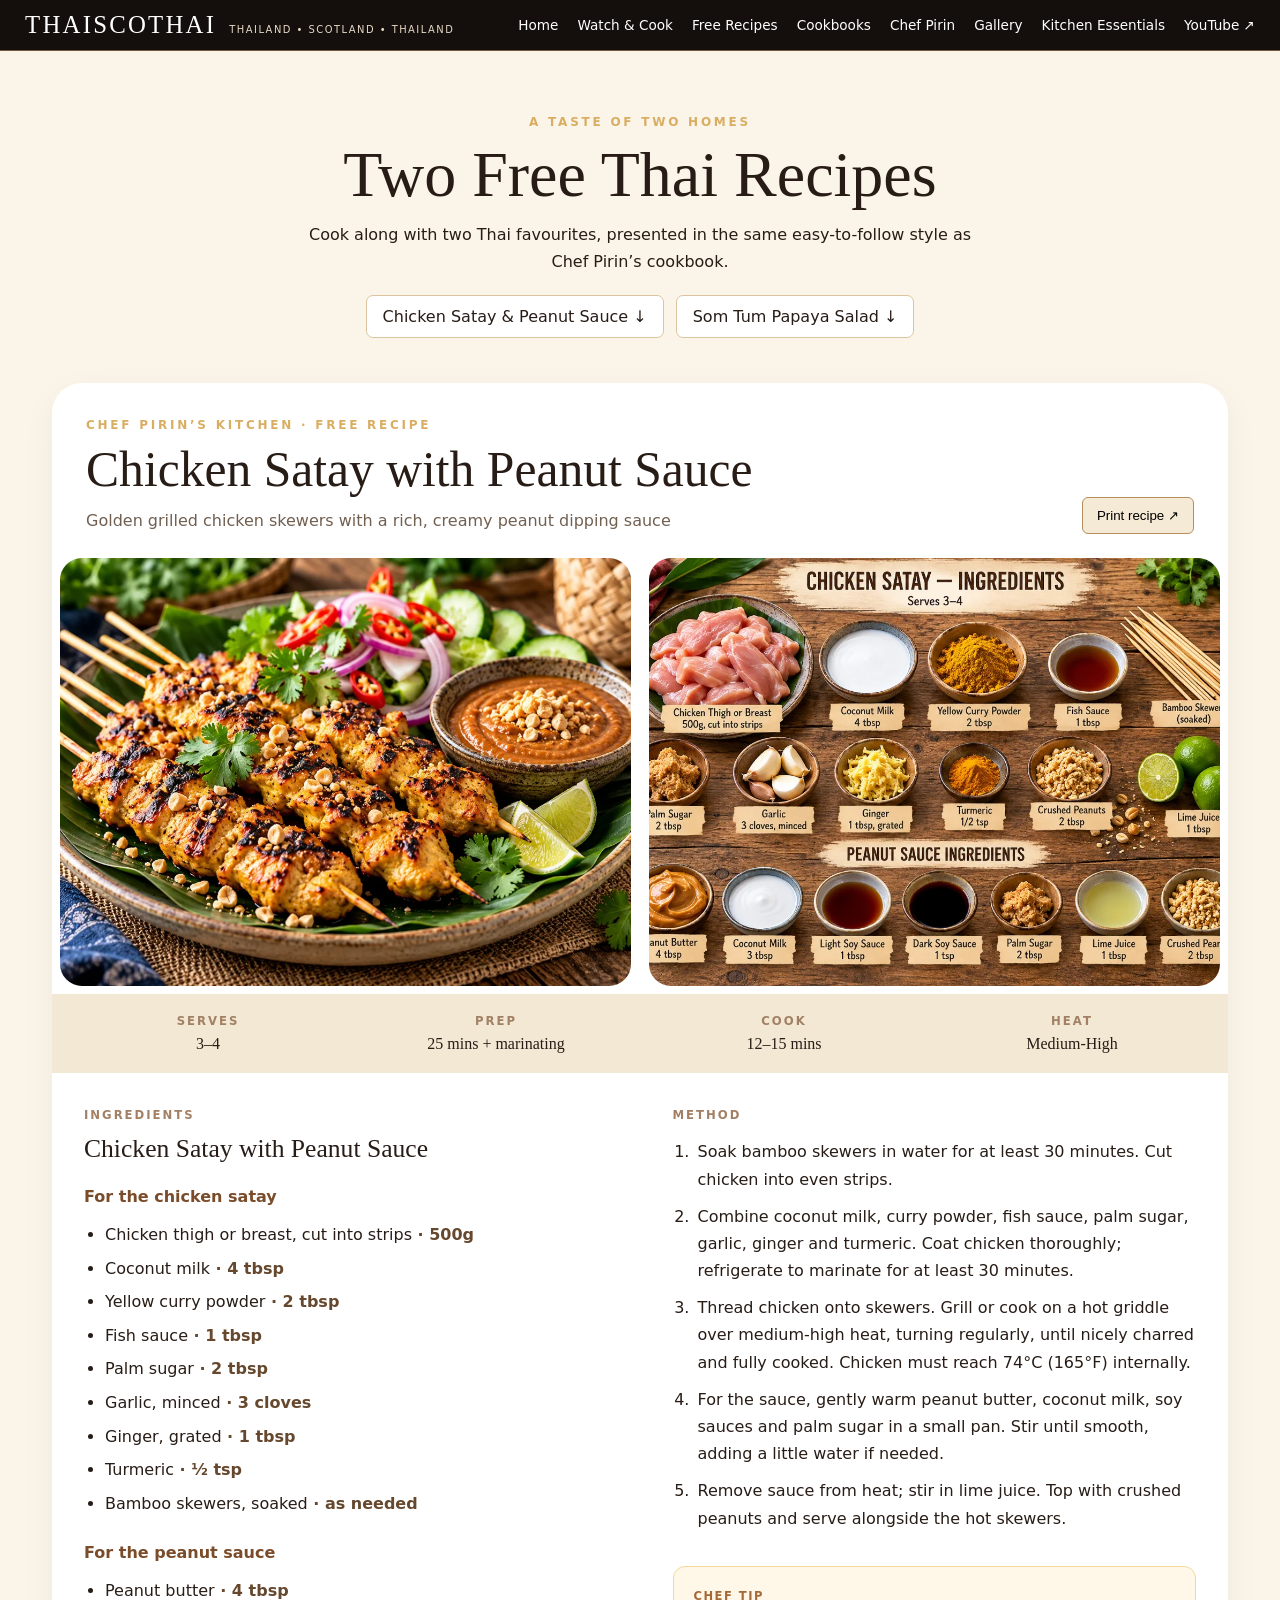
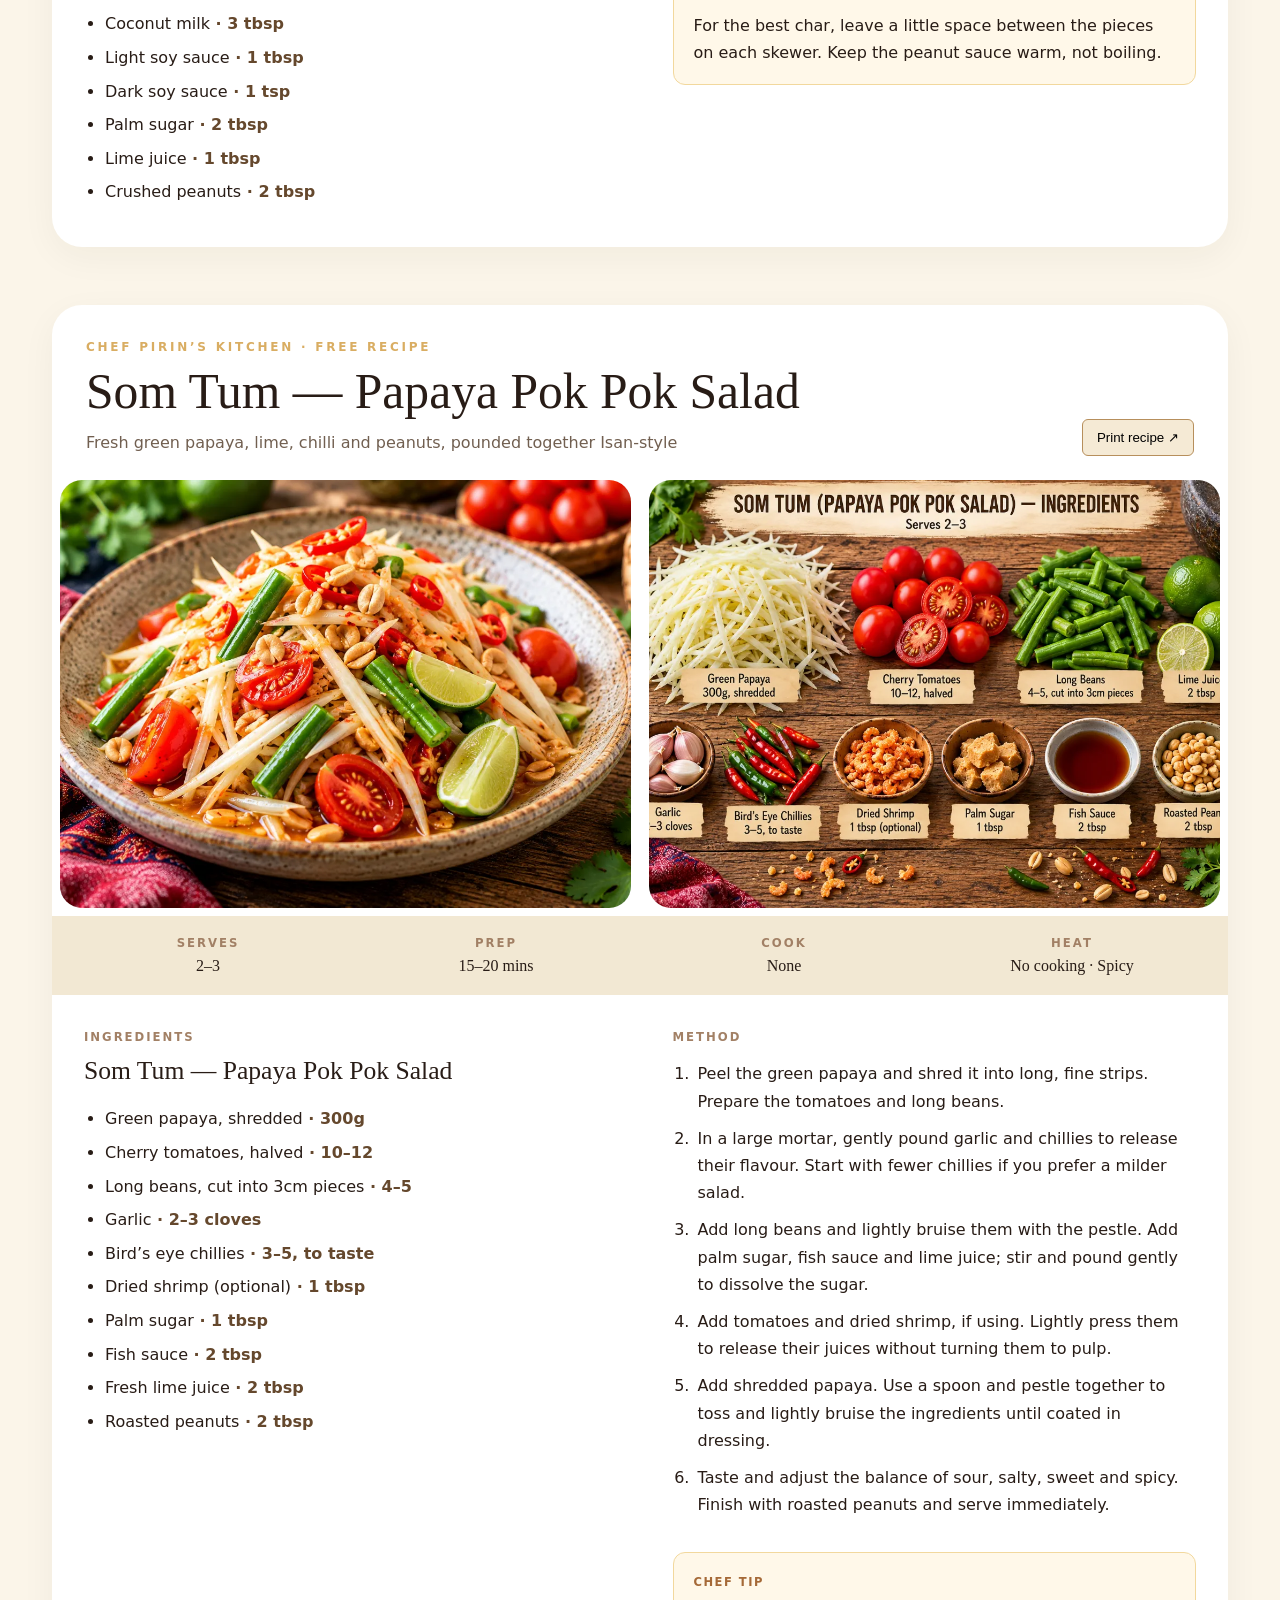
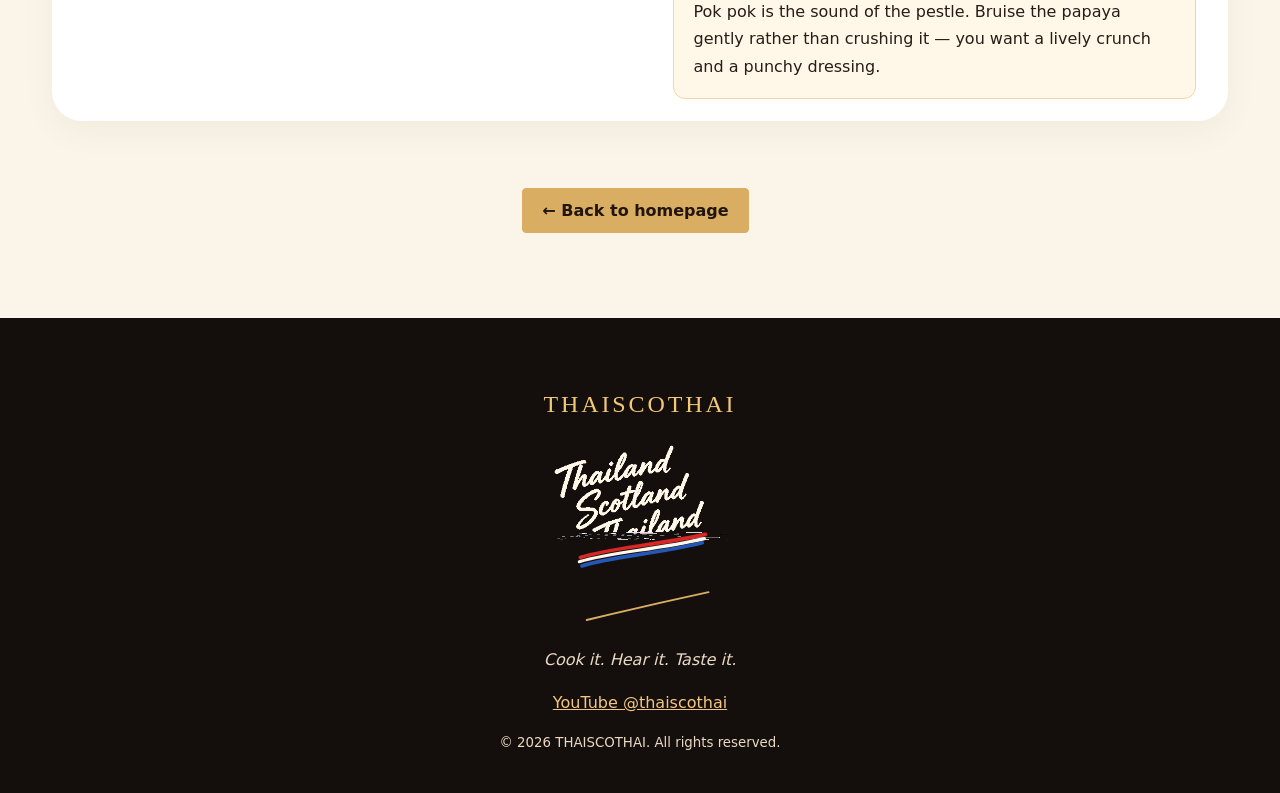
==== commit f0f0c991: "Remove provisional review notes from free recipes" ====
--- a/free-recipes.html
+++ b/free-recipes.html
@@ -1 +1 @@
-<!doctype html><html lang="en"><head><meta charset="utf-8"><meta name="viewport" content="width=device-width,initial-scale=1"><meta name="description" content="Authentic Thai cooking, ASMR videos and cookbooks from Chef Pirin Pratepha Greig."><title>Free Recipes | THAISCOTHAI</title><link rel="stylesheet" href="style.css"></head><body><header class="top"><nav class="nav" aria-label="Main navigation"><a class="identity" href="index.html"><span class="brand-line"><span class="brand">THAISCOTHAI</span><span class="subbrand-inline">THAILAND • SCOTLAND • THAILAND</span></span></a><button class="mobile-toggle" aria-expanded="false" aria-label="Toggle navigation">☰ Menu</button><div class="links"><a href="index.html">Home</a><a href="index.html#videos">Watch & Cook</a><a href="free-recipes.html">Free Recipes</a><a href="index.html#books">Cookbooks</a><a href="index.html#chef">Chef Pirin</a><a href="index.html#gallery">Gallery</a><a href="kitchen-essentials.html">Kitchen Essentials</a><a href="https://www.youtube.com/@thaiscothai" target="_blank" rel="noopener">YouTube ↗</a></div></nav></header><main class="recipes-main"><div class="recipe-intro"><div class="eyebrow">A taste of two homes</div><h1>Two Free Thai Recipes</h1><p>Cook along with two Thai favourites, presented in the same easy-to-follow style as Chef Pirin’s cookbook.</p><nav class="recipe-jump" aria-label="Recipe links"><a href="#satay">Chicken Satay & Peanut Sauce ↓</a><a href="#som-tum">Som Tum Papaya Salad ↓</a></nav></div><article class="cookbook-page" id="satay"><div class="recipe-page-heading"><div><div class="eyebrow">Chef Pirin’s Kitchen · Free recipe</div><h2>Chicken Satay with Peanut Sauce</h2><p>Golden grilled chicken skewers with a rich, creamy peanut dipping sauce</p></div><button class="recipe-print" onclick="window.print()" type="button">Print recipe ↗</button></div><div class="recipe-photo-pair"><img src="assets/recipes/satay-plated.webp" alt="Plated Chicken Satay with Peanut Sauce" loading="lazy"><img src="assets/recipes/satay-ingredients.webp" alt="Overhead labelled ingredients for Chicken Satay with Peanut Sauce" loading="lazy"></div><div class="recipe-facts"><div><span>Serves</span><strong>3–4</strong></div><div><span>Prep</span><strong>25 mins + marinating</strong></div><div><span>Cook</span><strong>12–15 mins</strong></div><div><span>Heat</span><strong>Medium-High</strong></div></div><div class="recipe-body"><section><div class="recipe-kicker">Ingredients</div><h3>Chicken Satay with Peanut Sauce</h3><ul class="recipe-ingredients"><li class="recipe-subheading">For the chicken satay</li><li><span>Chicken thigh or breast, cut into strips</span><strong>500g</strong></li><li><span>Coconut milk</span><strong>4 tbsp</strong></li><li><span>Yellow curry powder</span><strong>2 tbsp</strong></li><li><span>Fish sauce</span><strong>1 tbsp</strong></li><li><span>Palm sugar</span><strong>2 tbsp</strong></li><li><span>Garlic, minced</span><strong>3 cloves</strong></li><li><span>Ginger, grated</span><strong>1 tbsp</strong></li><li><span>Turmeric</span><strong>½ tsp</strong></li><li><span>Bamboo skewers, soaked</span><strong>as needed</strong></li><li class="recipe-subheading">For the peanut sauce</li><li><span>Peanut butter</span><strong>4 tbsp</strong></li><li><span>Coconut milk</span><strong>3 tbsp</strong></li><li><span>Light soy sauce</span><strong>1 tbsp</strong></li><li><span>Dark soy sauce</span><strong>1 tsp</strong></li><li><span>Palm sugar</span><strong>2 tbsp</strong></li><li><span>Lime juice</span><strong>1 tbsp</strong></li><li><span>Crushed peanuts</span><strong>2 tbsp</strong></li></ul></section><section><div class="recipe-kicker">Method</div><ol class="recipe-method"><li>Soak bamboo skewers in water for at least 30 minutes. Cut chicken into even strips.</li><li>Combine coconut milk, curry powder, fish sauce, palm sugar, garlic, ginger and turmeric. Coat chicken thoroughly; refrigerate to marinate for at least 30 minutes.</li><li>Thread chicken onto skewers. Grill or cook on a hot griddle over medium-high heat, turning regularly, until nicely charred and fully cooked. Chicken must reach 74°C (165°F) internally.</li><li>For the sauce, gently warm peanut butter, coconut milk, soy sauces and palm sugar in a small pan. Stir until smooth, adding a little water if needed.</li><li>Remove sauce from heat; stir in lime juice. Top with crushed peanuts and serve alongside the hot skewers.</li></ol><aside class="chef-tip"><b>Chef tip · Draft for Pirin’s review</b><p>For the best char, leave a little space between the pieces on each skewer. Keep the peanut sauce warm, not boiling.</p></aside></section></div><div class="recipe-draft">Recipe method and cooking times are provisional and await Chef Pirin’s approval. Ingredient quantities are based on the illustrated ingredient boards.</div></article><article class="cookbook-page" id="som-tum"><div class="recipe-page-heading"><div><div class="eyebrow">Chef Pirin’s Kitchen · Free recipe</div><h2>Som Tum — Papaya Pok Pok Salad</h2><p>Fresh green papaya, lime, chilli and peanuts, pounded together Isan-style</p></div><button class="recipe-print" onclick="window.print()" type="button">Print recipe ↗</button></div><div class="recipe-photo-pair"><img src="assets/recipes/som-tum-plated.webp" alt="Plated Som Tum — Papaya Pok Pok Salad" loading="lazy"><img src="assets/recipes/som-tum-ingredients.webp" alt="Overhead labelled ingredients for Som Tum — Papaya Pok Pok Salad" loading="lazy"></div><div class="recipe-facts"><div><span>Serves</span><strong>2–3</strong></div><div><span>Prep</span><strong>15–20 mins</strong></div><div><span>Cook</span><strong>None</strong></div><div><span>Heat</span><strong>No cooking · Spicy</strong></div></div><div class="recipe-body"><section><div class="recipe-kicker">Ingredients</div><h3>Som Tum — Papaya Pok Pok Salad</h3><ul class="recipe-ingredients"><li><span>Green papaya, shredded</span><strong>300g</strong></li><li><span>Cherry tomatoes, halved</span><strong>10–12</strong></li><li><span>Long beans, cut into 3cm pieces</span><strong>4–5</strong></li><li><span>Garlic</span><strong>2–3 cloves</strong></li><li><span>Bird’s eye chillies</span><strong>3–5, to taste</strong></li><li><span>Dried shrimp (optional)</span><strong>1 tbsp</strong></li><li><span>Palm sugar</span><strong>1 tbsp</strong></li><li><span>Fish sauce</span><strong>2 tbsp</strong></li><li><span>Fresh lime juice</span><strong>2 tbsp</strong></li><li><span>Roasted peanuts</span><strong>2 tbsp</strong></li></ul></section><section><div class="recipe-kicker">Method</div><ol class="recipe-method"><li>Peel the green papaya and shred it into long, fine strips. Prepare the tomatoes and long beans.</li><li>In a large mortar, gently pound garlic and chillies to release their flavour. Start with fewer chillies if you prefer a milder salad.</li><li>Add long beans and lightly bruise them with the pestle. Add palm sugar, fish sauce and lime juice; stir and pound gently to dissolve the sugar.</li><li>Add tomatoes and dried shrimp, if using. Lightly press them to release their juices without turning them to pulp.</li><li>Add shredded papaya. Use a spoon and pestle together to toss and lightly bruise the ingredients until coated in dressing.</li><li>Taste and adjust the balance of sour, salty, sweet and spicy. Finish with roasted peanuts and serve immediately.</li></ol><aside class="chef-tip"><b>Chef tip · Draft for Pirin’s review</b><p>Pok pok is the sound of the pestle. Bruise the papaya gently rather than crushing it — you want a lively crunch and a punchy dressing.</p></aside></section></div><div class="recipe-draft">Recipe method and cooking times are provisional and await Chef Pirin’s approval. Ingredient quantities are based on the illustrated ingredient boards.</div></article><div class="recipe-back"><a class="btn" href="index.html">← Back to homepage</a></div></main><footer class="footer"><p class="footer-brand">THAISCOTHAI</p><div class="footer-logo-lockup" role="img" aria-label="THAILAND SCOTLAND THAILAND — A taste of two homes"><img src="assets/thaiscothai-script-transparent.png" alt="" loading="lazy"/><svg viewBox="0 0 335 375" aria-hidden="true" focusable="false"><path d="M54 237 C112 218 192 215 292 193" fill="none" stroke="#d92727" stroke-width="7" stroke-linecap="round"/><path d="M52 245 C115 226 194 223 290 201" fill="none" stroke="#fff7e9" stroke-width="6" stroke-linecap="round"/><path d="M57 253 C119 234 197 231 286 209" fill="none" stroke="#2457b8" stroke-width="7" stroke-linecap="round"/><path d="M66 356 Q178 329 298 303" fill="none" stroke="#d9ad62" stroke-width="3.5" stroke-linecap="round"/></svg></div><p><em>Cook it. Hear it. Taste it.</em></p><p><a href="https://www.youtube.com/@thaiscothai">YouTube @thaiscothai</a></p><small>© 2026 THAISCOTHAI. All rights reserved.</small></footer><script src="script.js"></script></body></html>+<!doctype html><html lang="en"><head><meta charset="utf-8"><meta name="viewport" content="width=device-width,initial-scale=1"><meta name="description" content="Authentic Thai cooking, ASMR videos and cookbooks from Chef Pirin Pratepha Greig."><title>Free Recipes | THAISCOTHAI</title><link rel="stylesheet" href="style.css"></head><body><header class="top"><nav class="nav" aria-label="Main navigation"><a class="identity" href="index.html"><span class="brand-line"><span class="brand">THAISCOTHAI</span><span class="subbrand-inline">THAILAND • SCOTLAND • THAILAND</span></span></a><button class="mobile-toggle" aria-expanded="false" aria-label="Toggle navigation">☰ Menu</button><div class="links"><a href="index.html">Home</a><a href="index.html#videos">Watch & Cook</a><a href="free-recipes.html">Free Recipes</a><a href="index.html#books">Cookbooks</a><a href="index.html#chef">Chef Pirin</a><a href="index.html#gallery">Gallery</a><a href="kitchen-essentials.html">Kitchen Essentials</a><a href="https://www.youtube.com/@thaiscothai" target="_blank" rel="noopener">YouTube ↗</a></div></nav></header><main class="recipes-main"><div class="recipe-intro"><div class="eyebrow">A taste of two homes</div><h1>Two Free Thai Recipes</h1><p>Cook along with two Thai favourites, presented in the same easy-to-follow style as Chef Pirin’s cookbook.</p><nav class="recipe-jump" aria-label="Recipe links"><a href="#satay">Chicken Satay & Peanut Sauce ↓</a><a href="#som-tum">Som Tum Papaya Salad ↓</a></nav></div><article class="cookbook-page" id="satay"><div class="recipe-page-heading"><div><div class="eyebrow">Chef Pirin’s Kitchen · Free recipe</div><h2>Chicken Satay with Peanut Sauce</h2><p>Golden grilled chicken skewers with a rich, creamy peanut dipping sauce</p></div><button class="recipe-print" onclick="window.print()" type="button">Print recipe ↗</button></div><div class="recipe-photo-pair"><img src="assets/recipes/satay-plated.webp" alt="Plated Chicken Satay with Peanut Sauce" loading="lazy"><img src="assets/recipes/satay-ingredients.webp" alt="Overhead labelled ingredients for Chicken Satay with Peanut Sauce" loading="lazy"></div><div class="recipe-facts"><div><span>Serves</span><strong>3–4</strong></div><div><span>Prep</span><strong>25 mins + marinating</strong></div><div><span>Cook</span><strong>12–15 mins</strong></div><div><span>Heat</span><strong>Medium-High</strong></div></div><div class="recipe-body"><section><div class="recipe-kicker">Ingredients</div><h3>Chicken Satay with Peanut Sauce</h3><ul class="recipe-ingredients"><li class="recipe-subheading">For the chicken satay</li><li><span>Chicken thigh or breast, cut into strips</span><strong>500g</strong></li><li><span>Coconut milk</span><strong>4 tbsp</strong></li><li><span>Yellow curry powder</span><strong>2 tbsp</strong></li><li><span>Fish sauce</span><strong>1 tbsp</strong></li><li><span>Palm sugar</span><strong>2 tbsp</strong></li><li><span>Garlic, minced</span><strong>3 cloves</strong></li><li><span>Ginger, grated</span><strong>1 tbsp</strong></li><li><span>Turmeric</span><strong>½ tsp</strong></li><li><span>Bamboo skewers, soaked</span><strong>as needed</strong></li><li class="recipe-subheading">For the peanut sauce</li><li><span>Peanut butter</span><strong>4 tbsp</strong></li><li><span>Coconut milk</span><strong>3 tbsp</strong></li><li><span>Light soy sauce</span><strong>1 tbsp</strong></li><li><span>Dark soy sauce</span><strong>1 tsp</strong></li><li><span>Palm sugar</span><strong>2 tbsp</strong></li><li><span>Lime juice</span><strong>1 tbsp</strong></li><li><span>Crushed peanuts</span><strong>2 tbsp</strong></li></ul></section><section><div class="recipe-kicker">Method</div><ol class="recipe-method"><li>Soak bamboo skewers in water for at least 30 minutes. Cut chicken into even strips.</li><li>Combine coconut milk, curry powder, fish sauce, palm sugar, garlic, ginger and turmeric. Coat chicken thoroughly; refrigerate to marinate for at least 30 minutes.</li><li>Thread chicken onto skewers. Grill or cook on a hot griddle over medium-high heat, turning regularly, until nicely charred and fully cooked. Chicken must reach 74°C (165°F) internally.</li><li>For the sauce, gently warm peanut butter, coconut milk, soy sauces and palm sugar in a small pan. Stir until smooth, adding a little water if needed.</li><li>Remove sauce from heat; stir in lime juice. Top with crushed peanuts and serve alongside the hot skewers.</li></ol><aside class="chef-tip"><b>Chef tip</b><p>For the best char, leave a little space between the pieces on each skewer. Keep the peanut sauce warm, not boiling.</p></aside></section></div></article><article class="cookbook-page" id="som-tum"><div class="recipe-page-heading"><div><div class="eyebrow">Chef Pirin’s Kitchen · Free recipe</div><h2>Som Tum — Papaya Pok Pok Salad</h2><p>Fresh green papaya, lime, chilli and peanuts, pounded together Isan-style</p></div><button class="recipe-print" onclick="window.print()" type="button">Print recipe ↗</button></div><div class="recipe-photo-pair"><img src="assets/recipes/som-tum-plated.webp" alt="Plated Som Tum — Papaya Pok Pok Salad" loading="lazy"><img src="assets/recipes/som-tum-ingredients.webp" alt="Overhead labelled ingredients for Som Tum — Papaya Pok Pok Salad" loading="lazy"></div><div class="recipe-facts"><div><span>Serves</span><strong>2–3</strong></div><div><span>Prep</span><strong>15–20 mins</strong></div><div><span>Cook</span><strong>None</strong></div><div><span>Heat</span><strong>No cooking · Spicy</strong></div></div><div class="recipe-body"><section><div class="recipe-kicker">Ingredients</div><h3>Som Tum — Papaya Pok Pok Salad</h3><ul class="recipe-ingredients"><li><span>Green papaya, shredded</span><strong>300g</strong></li><li><span>Cherry tomatoes, halved</span><strong>10–12</strong></li><li><span>Long beans, cut into 3cm pieces</span><strong>4–5</strong></li><li><span>Garlic</span><strong>2–3 cloves</strong></li><li><span>Bird’s eye chillies</span><strong>3–5, to taste</strong></li><li><span>Dried shrimp (optional)</span><strong>1 tbsp</strong></li><li><span>Palm sugar</span><strong>1 tbsp</strong></li><li><span>Fish sauce</span><strong>2 tbsp</strong></li><li><span>Fresh lime juice</span><strong>2 tbsp</strong></li><li><span>Roasted peanuts</span><strong>2 tbsp</strong></li></ul></section><section><div class="recipe-kicker">Method</div><ol class="recipe-method"><li>Peel the green papaya and shred it into long, fine strips. Prepare the tomatoes and long beans.</li><li>In a large mortar, gently pound garlic and chillies to release their flavour. Start with fewer chillies if you prefer a milder salad.</li><li>Add long beans and lightly bruise them with the pestle. Add palm sugar, fish sauce and lime juice; stir and pound gently to dissolve the sugar.</li><li>Add tomatoes and dried shrimp, if using. Lightly press them to release their juices without turning them to pulp.</li><li>Add shredded papaya. Use a spoon and pestle together to toss and lightly bruise the ingredients until coated in dressing.</li><li>Taste and adjust the balance of sour, salty, sweet and spicy. Finish with roasted peanuts and serve immediately.</li></ol><aside class="chef-tip"><b>Chef tip</b><p>Pok pok is the sound of the pestle. Bruise the papaya gently rather than crushing it — you want a lively crunch and a punchy dressing.</p></aside></section></div></article><div class="recipe-back"><a class="btn" href="index.html">← Back to homepage</a></div></main><footer class="footer"><p class="footer-brand">THAISCOTHAI</p><div class="footer-logo-lockup" role="img" aria-label="THAILAND SCOTLAND THAILAND — A taste of two homes"><img src="assets/thaiscothai-script-transparent.png" alt="" loading="lazy"/><svg viewBox="0 0 335 375" aria-hidden="true" focusable="false"><path d="M54 237 C112 218 192 215 292 193" fill="none" stroke="#d92727" stroke-width="7" stroke-linecap="round"/><path d="M52 245 C115 226 194 223 290 201" fill="none" stroke="#fff7e9" stroke-width="6" stroke-linecap="round"/><path d="M57 253 C119 234 197 231 286 209" fill="none" stroke="#2457b8" stroke-width="7" stroke-linecap="round"/><path d="M66 356 Q178 329 298 303" fill="none" stroke="#d9ad62" stroke-width="3.5" stroke-linecap="round"/></svg></div><p><em>Cook it. Hear it. Taste it.</em></p><p><a href="https://www.youtube.com/@thaiscothai">YouTube @thaiscothai</a></p><small>© 2026 THAISCOTHAI. All rights reserved.</small></footer><script src="script.js"></script></body></html>
--- a/style.css
+++ b/style.css
@@ -71,3 +71,39 @@
 .spine-brushstroke{display:block;width:70%;height:8px;transform:rotate(-72deg) skewX(-18deg);clip-path:polygon(0 30%,100% 0,96% 100%,3% 82%);background:linear-gradient(to bottom,#d92727 0 33%,#f8f2e7 33% 66%,#2457b8 66% 100%)}
 @media(max-width:850px){.book-front-script{font-size:19px}.book-front-brand-mask{height:22%;min-height:86px}}
 @media(max-width:550px){.book-cover-shell{max-width:300px}.book-front-script{font-size:21px}.book-front-brand-mask{height:22%;min-height:90px}}
+
+
+/* Review-branch refinements: inline identity, footer lockup and Kitchen Essentials catalogue */
+.brand-line{display:flex;align-items:baseline;gap:13px;white-space:nowrap}
+.subbrand-inline{font-size:.62rem;letter-spacing:.15em;color:#e7d8c6}
+.footer-logo-lockup{position:relative;width:176px;max-width:45vw;margin:8px auto 14px;aspect-ratio:335/375}
+.footer-logo-lockup img,.footer-logo-lockup svg{position:absolute;inset:0;width:100%;height:100%;display:block}
+.footer-logo-lockup img{object-fit:contain}
+.footer-logo-lockup svg{overflow:visible}
+.footer .footer-brand{margin-bottom:2px}
+.book1-cover-stage{background:transparent!important;border:0!important;box-shadow:none!important;padding:0!important;min-height:0!important;transform:rotate(7deg)!important}
+.book1-cover-stage img{width:min(100%,440px)!important;height:auto!important;max-height:660px!important;object-fit:contain;box-shadow:0 20px 45px #0005!important;border:0!important}
+.shop-essentials-cta{margin:0 0 28px}
+.essentials-page{background:var(--cream);min-height:70vh}
+.essentials-hero{background:#211712;color:#fff5e8;padding:70px max(25px,calc((100vw - 1180px)/2)) 48px}
+.essentials-hero h1{max-width:850px}
+.essentials-hero>p:not(.affiliate-disclosure){max-width:760px;color:#e8d8c7}
+.essentials-jump{display:flex;gap:12px;flex-wrap:wrap;margin:28px 0 18px}
+.essentials-jump a{display:inline-block;padding:11px 17px;border:1px solid var(--gold);border-radius:4px;text-decoration:none;color:#fff2df;font-weight:650}
+.essentials-jump a:hover{background:var(--gold);color:#211712}
+.affiliate-disclosure{font-size:.82rem;color:#cdbba7;margin:22px 0 0}
+.essentials-section{max-width:1240px;margin:auto;padding:56px 25px 72px;scroll-margin-top:95px}
+.equipment-section{border-top:1px solid #e2d3c0}
+.essentials-section-head{display:flex;align-items:end;justify-content:space-between;gap:16px;margin-bottom:26px}
+.essentials-section-head h2{margin-bottom:0}
+.back-top{font-size:.84rem;color:#875422;text-decoration:none;white-space:nowrap}
+.essentials-grid{display:grid;grid-template-columns:repeat(3,minmax(0,1fr));gap:16px}
+.essential-card{display:flex;gap:15px;align-items:flex-start;background:#fff;border:1px solid #e8dccd;border-radius:7px;padding:17px;min-width:0}
+.essential-card-icon{width:48px;height:48px;flex:0 0 48px;display:grid;place-items:center;background:#f6eee2;border-radius:50%;font-size:1.55rem}
+.essential-card-copy{min-width:0}
+.essential-card h3{font-family:Georgia,serif;font-size:1.12rem;line-height:1.3;margin:0 0 7px}
+.essential-card p{font-size:.88rem;line-height:1.5;color:#6b5a4b;margin:0 0 12px}
+.amazon-link{display:inline-block;color:#875422;font-weight:700;text-decoration:none;font-size:.87rem}
+.amazon-link:hover{text-decoration:underline}
+@media(max-width:1050px){.subbrand-inline{display:none}.essentials-grid{grid-template-columns:repeat(2,minmax(0,1fr))}}
+@media(max-width:640px){.essentials-hero{padding:48px 20px 35px}.essentials-section{padding:42px 18px}.essentials-grid{grid-template-columns:1fr}.essential-card{padding:15px}.essentials-section-head{align-items:start}.footer-logo-lockup{width:150px}}
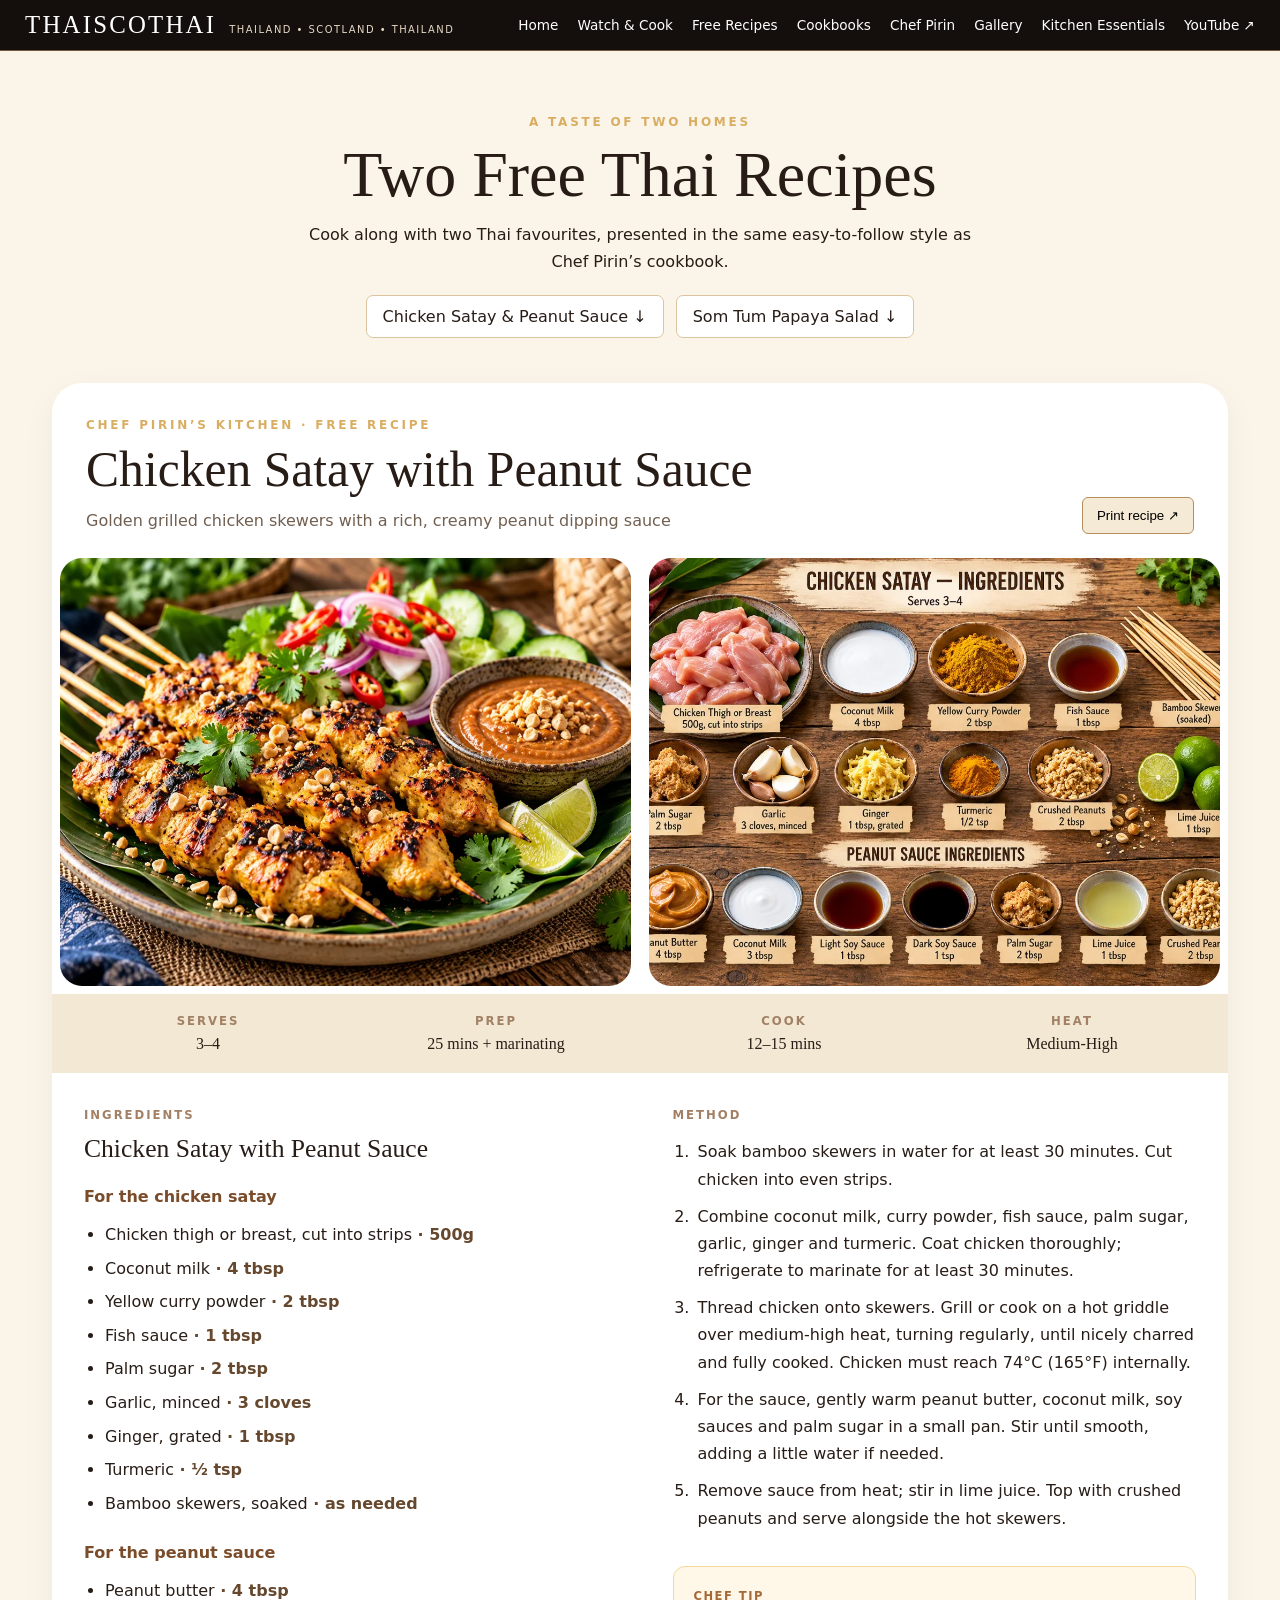
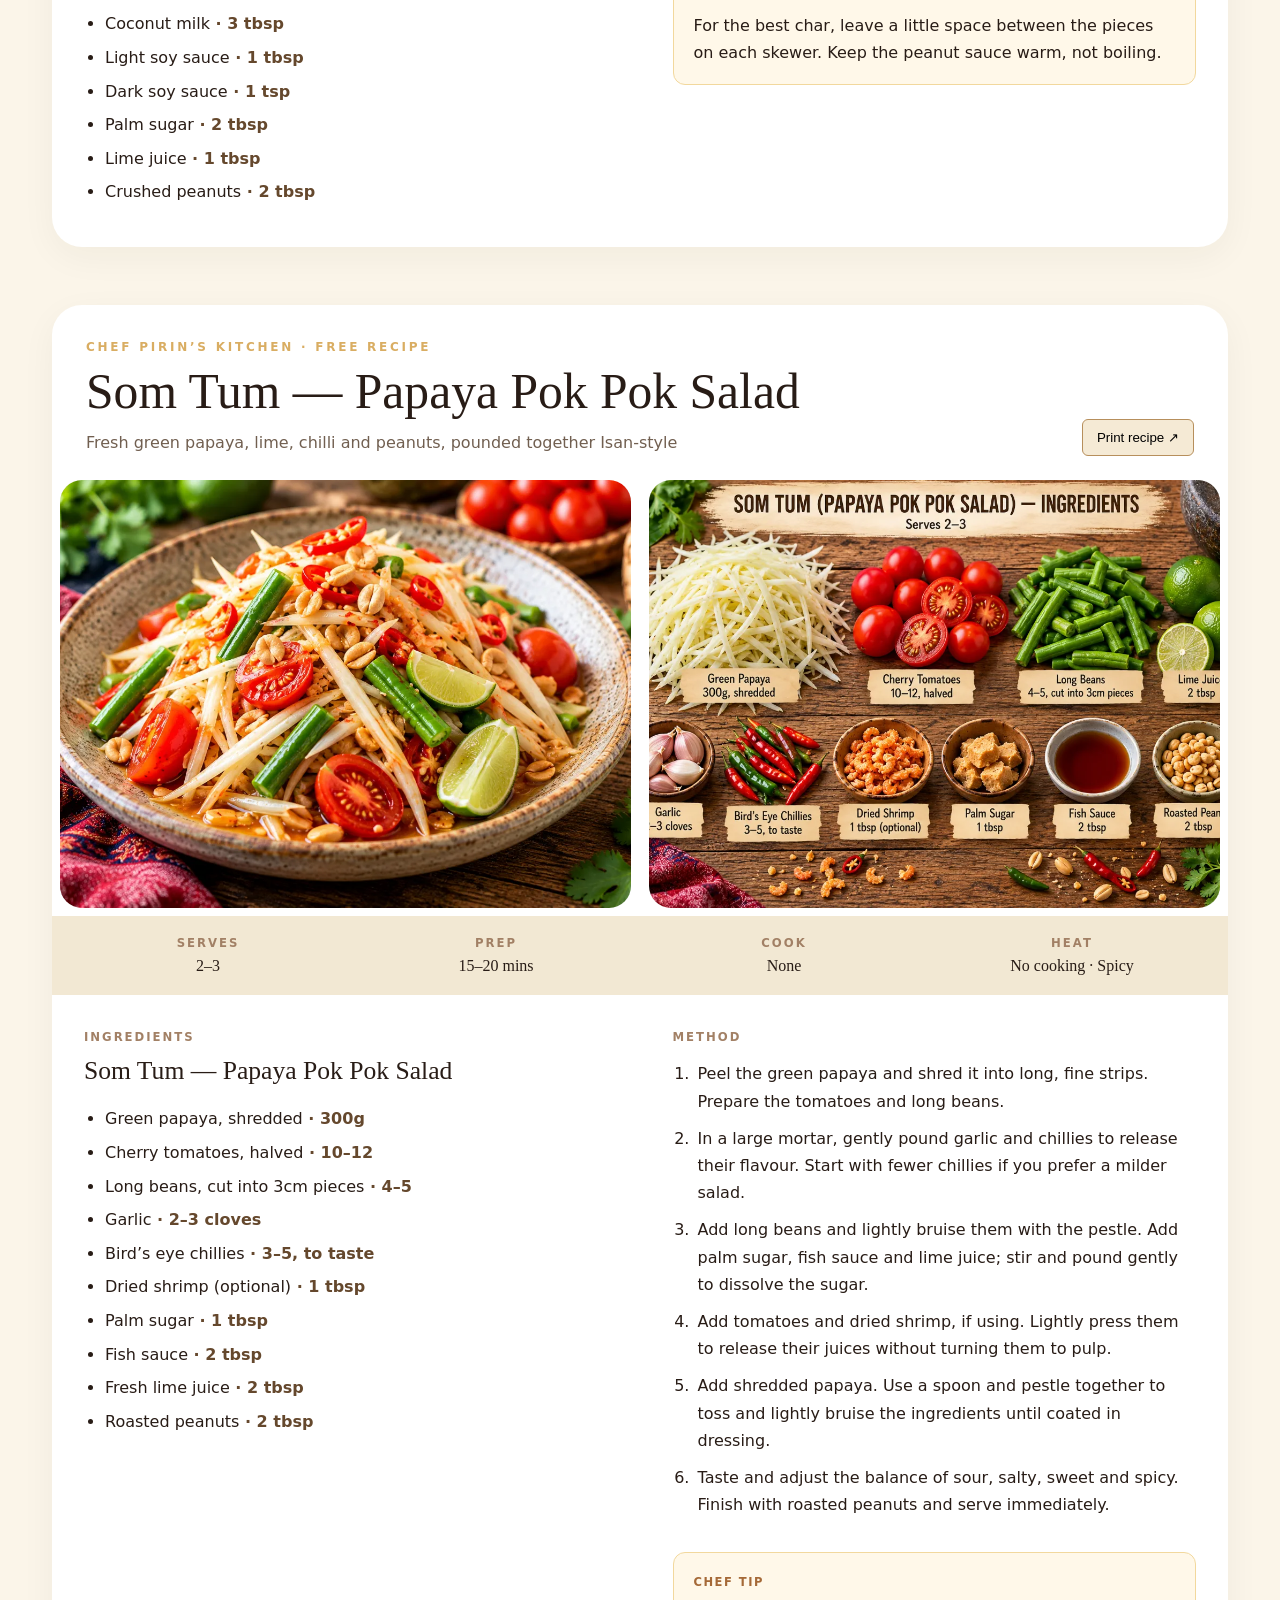
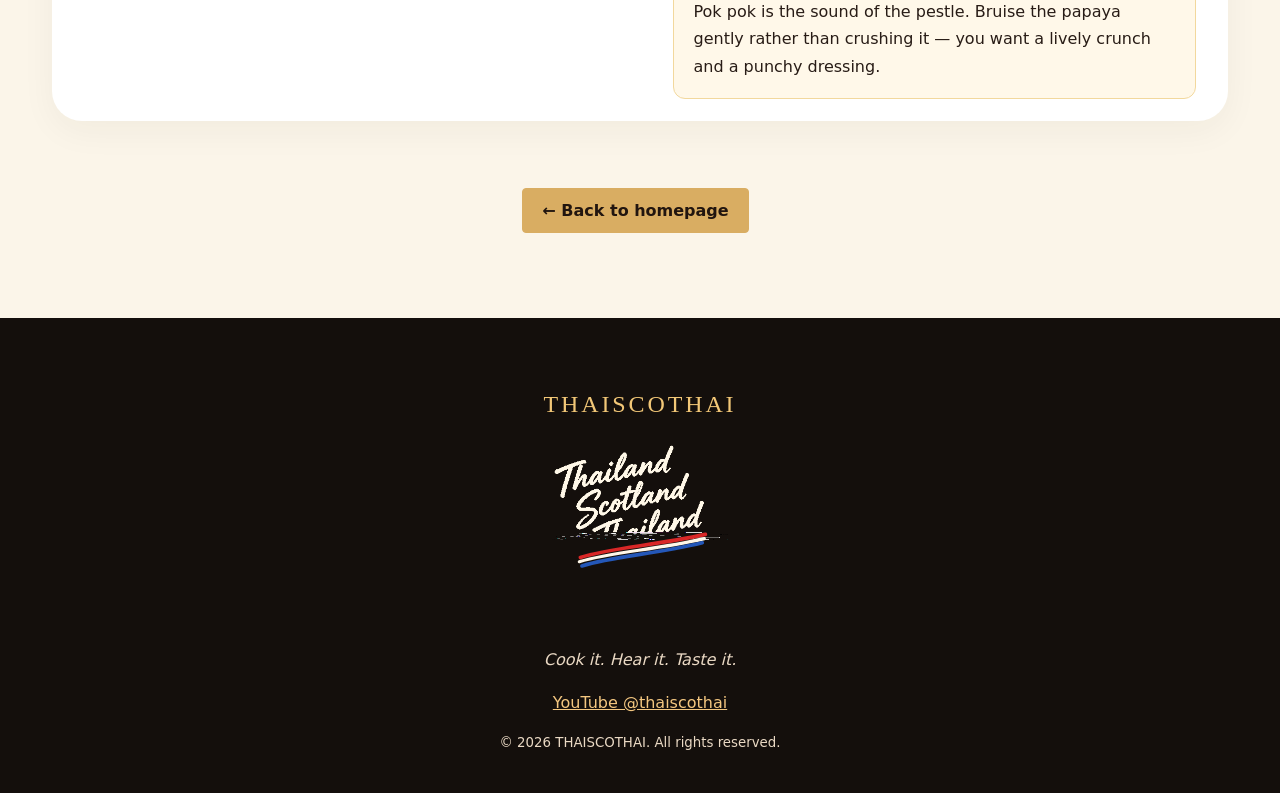
==== commit bb33e3bc: "Remove footer tagline and gold underline" ====
--- a/free-recipes.html
+++ b/free-recipes.html
@@ -1 +1 @@
-<!doctype html><html lang="en"><head><meta charset="utf-8"><meta name="viewport" content="width=device-width,initial-scale=1"><meta name="description" content="Authentic Thai cooking, ASMR videos and cookbooks from Chef Pirin Pratepha Greig."><title>Free Recipes | THAISCOTHAI</title><link rel="stylesheet" href="style.css"></head><body><header class="top"><nav class="nav" aria-label="Main navigation"><a class="identity" href="index.html"><span class="brand-line"><span class="brand">THAISCOTHAI</span><span class="subbrand-inline">THAILAND • SCOTLAND • THAILAND</span></span></a><button class="mobile-toggle" aria-expanded="false" aria-label="Toggle navigation">☰ Menu</button><div class="links"><a href="index.html">Home</a><a href="index.html#videos">Watch & Cook</a><a href="free-recipes.html">Free Recipes</a><a href="index.html#books">Cookbooks</a><a href="index.html#chef">Chef Pirin</a><a href="index.html#gallery">Gallery</a><a href="kitchen-essentials.html">Kitchen Essentials</a><a href="https://www.youtube.com/@thaiscothai" target="_blank" rel="noopener">YouTube ↗</a></div></nav></header><main class="recipes-main"><div class="recipe-intro"><div class="eyebrow">A taste of two homes</div><h1>Two Free Thai Recipes</h1><p>Cook along with two Thai favourites, presented in the same easy-to-follow style as Chef Pirin’s cookbook.</p><nav class="recipe-jump" aria-label="Recipe links"><a href="#satay">Chicken Satay & Peanut Sauce ↓</a><a href="#som-tum">Som Tum Papaya Salad ↓</a></nav></div><article class="cookbook-page" id="satay"><div class="recipe-page-heading"><div><div class="eyebrow">Chef Pirin’s Kitchen · Free recipe</div><h2>Chicken Satay with Peanut Sauce</h2><p>Golden grilled chicken skewers with a rich, creamy peanut dipping sauce</p></div><button class="recipe-print" onclick="window.print()" type="button">Print recipe ↗</button></div><div class="recipe-photo-pair"><img src="assets/recipes/satay-plated.webp" alt="Plated Chicken Satay with Peanut Sauce" loading="lazy"><img src="assets/recipes/satay-ingredients.webp" alt="Overhead labelled ingredients for Chicken Satay with Peanut Sauce" loading="lazy"></div><div class="recipe-facts"><div><span>Serves</span><strong>3–4</strong></div><div><span>Prep</span><strong>25 mins + marinating</strong></div><div><span>Cook</span><strong>12–15 mins</strong></div><div><span>Heat</span><strong>Medium-High</strong></div></div><div class="recipe-body"><section><div class="recipe-kicker">Ingredients</div><h3>Chicken Satay with Peanut Sauce</h3><ul class="recipe-ingredients"><li class="recipe-subheading">For the chicken satay</li><li><span>Chicken thigh or breast, cut into strips</span><strong>500g</strong></li><li><span>Coconut milk</span><strong>4 tbsp</strong></li><li><span>Yellow curry powder</span><strong>2 tbsp</strong></li><li><span>Fish sauce</span><strong>1 tbsp</strong></li><li><span>Palm sugar</span><strong>2 tbsp</strong></li><li><span>Garlic, minced</span><strong>3 cloves</strong></li><li><span>Ginger, grated</span><strong>1 tbsp</strong></li><li><span>Turmeric</span><strong>½ tsp</strong></li><li><span>Bamboo skewers, soaked</span><strong>as needed</strong></li><li class="recipe-subheading">For the peanut sauce</li><li><span>Peanut butter</span><strong>4 tbsp</strong></li><li><span>Coconut milk</span><strong>3 tbsp</strong></li><li><span>Light soy sauce</span><strong>1 tbsp</strong></li><li><span>Dark soy sauce</span><strong>1 tsp</strong></li><li><span>Palm sugar</span><strong>2 tbsp</strong></li><li><span>Lime juice</span><strong>1 tbsp</strong></li><li><span>Crushed peanuts</span><strong>2 tbsp</strong></li></ul></section><section><div class="recipe-kicker">Method</div><ol class="recipe-method"><li>Soak bamboo skewers in water for at least 30 minutes. Cut chicken into even strips.</li><li>Combine coconut milk, curry powder, fish sauce, palm sugar, garlic, ginger and turmeric. Coat chicken thoroughly; refrigerate to marinate for at least 30 minutes.</li><li>Thread chicken onto skewers. Grill or cook on a hot griddle over medium-high heat, turning regularly, until nicely charred and fully cooked. Chicken must reach 74°C (165°F) internally.</li><li>For the sauce, gently warm peanut butter, coconut milk, soy sauces and palm sugar in a small pan. Stir until smooth, adding a little water if needed.</li><li>Remove sauce from heat; stir in lime juice. Top with crushed peanuts and serve alongside the hot skewers.</li></ol><aside class="chef-tip"><b>Chef tip</b><p>For the best char, leave a little space between the pieces on each skewer. Keep the peanut sauce warm, not boiling.</p></aside></section></div></article><article class="cookbook-page" id="som-tum"><div class="recipe-page-heading"><div><div class="eyebrow">Chef Pirin’s Kitchen · Free recipe</div><h2>Som Tum — Papaya Pok Pok Salad</h2><p>Fresh green papaya, lime, chilli and peanuts, pounded together Isan-style</p></div><button class="recipe-print" onclick="window.print()" type="button">Print recipe ↗</button></div><div class="recipe-photo-pair"><img src="assets/recipes/som-tum-plated.webp" alt="Plated Som Tum — Papaya Pok Pok Salad" loading="lazy"><img src="assets/recipes/som-tum-ingredients.webp" alt="Overhead labelled ingredients for Som Tum — Papaya Pok Pok Salad" loading="lazy"></div><div class="recipe-facts"><div><span>Serves</span><strong>2–3</strong></div><div><span>Prep</span><strong>15–20 mins</strong></div><div><span>Cook</span><strong>None</strong></div><div><span>Heat</span><strong>No cooking · Spicy</strong></div></div><div class="recipe-body"><section><div class="recipe-kicker">Ingredients</div><h3>Som Tum — Papaya Pok Pok Salad</h3><ul class="recipe-ingredients"><li><span>Green papaya, shredded</span><strong>300g</strong></li><li><span>Cherry tomatoes, halved</span><strong>10–12</strong></li><li><span>Long beans, cut into 3cm pieces</span><strong>4–5</strong></li><li><span>Garlic</span><strong>2–3 cloves</strong></li><li><span>Bird’s eye chillies</span><strong>3–5, to taste</strong></li><li><span>Dried shrimp (optional)</span><strong>1 tbsp</strong></li><li><span>Palm sugar</span><strong>1 tbsp</strong></li><li><span>Fish sauce</span><strong>2 tbsp</strong></li><li><span>Fresh lime juice</span><strong>2 tbsp</strong></li><li><span>Roasted peanuts</span><strong>2 tbsp</strong></li></ul></section><section><div class="recipe-kicker">Method</div><ol class="recipe-method"><li>Peel the green papaya and shred it into long, fine strips. Prepare the tomatoes and long beans.</li><li>In a large mortar, gently pound garlic and chillies to release their flavour. Start with fewer chillies if you prefer a milder salad.</li><li>Add long beans and lightly bruise them with the pestle. Add palm sugar, fish sauce and lime juice; stir and pound gently to dissolve the sugar.</li><li>Add tomatoes and dried shrimp, if using. Lightly press them to release their juices without turning them to pulp.</li><li>Add shredded papaya. Use a spoon and pestle together to toss and lightly bruise the ingredients until coated in dressing.</li><li>Taste and adjust the balance of sour, salty, sweet and spicy. Finish with roasted peanuts and serve immediately.</li></ol><aside class="chef-tip"><b>Chef tip</b><p>Pok pok is the sound of the pestle. Bruise the papaya gently rather than crushing it — you want a lively crunch and a punchy dressing.</p></aside></section></div></article><div class="recipe-back"><a class="btn" href="index.html">← Back to homepage</a></div></main><footer class="footer"><p class="footer-brand">THAISCOTHAI</p><div class="footer-logo-lockup" role="img" aria-label="THAILAND SCOTLAND THAILAND — A taste of two homes"><img src="assets/thaiscothai-script-transparent.png" alt="" loading="lazy"/><svg viewBox="0 0 335 375" aria-hidden="true" focusable="false"><path d="M54 237 C112 218 192 215 292 193" fill="none" stroke="#d92727" stroke-width="7" stroke-linecap="round"/><path d="M52 245 C115 226 194 223 290 201" fill="none" stroke="#fff7e9" stroke-width="6" stroke-linecap="round"/><path d="M57 253 C119 234 197 231 286 209" fill="none" stroke="#2457b8" stroke-width="7" stroke-linecap="round"/><path d="M66 356 Q178 329 298 303" fill="none" stroke="#d9ad62" stroke-width="3.5" stroke-linecap="round"/></svg></div><p><em>Cook it. Hear it. Taste it.</em></p><p><a href="https://www.youtube.com/@thaiscothai">YouTube @thaiscothai</a></p><small>© 2026 THAISCOTHAI. All rights reserved.</small></footer><script src="script.js"></script></body></html>+<!doctype html><html lang="en"><head><meta charset="utf-8"><meta name="viewport" content="width=device-width,initial-scale=1"><meta name="description" content="Authentic Thai cooking, ASMR videos and cookbooks from Chef Pirin Pratepha Greig."><title>Free Recipes | THAISCOTHAI</title><link rel="stylesheet" href="style.css"></head><body><header class="top"><nav class="nav" aria-label="Main navigation"><a class="identity" href="index.html"><span class="brand-line"><span class="brand">THAISCOTHAI</span><span class="subbrand-inline">THAILAND • SCOTLAND • THAILAND</span></span></a><button class="mobile-toggle" aria-expanded="false" aria-label="Toggle navigation">☰ Menu</button><div class="links"><a href="index.html">Home</a><a href="index.html#videos">Watch & Cook</a><a href="free-recipes.html">Free Recipes</a><a href="index.html#books">Cookbooks</a><a href="index.html#chef">Chef Pirin</a><a href="index.html#gallery">Gallery</a><a href="kitchen-essentials.html">Kitchen Essentials</a><a href="https://www.youtube.com/@thaiscothai" target="_blank" rel="noopener">YouTube ↗</a></div></nav></header><main class="recipes-main"><div class="recipe-intro"><div class="eyebrow">A taste of two homes</div><h1>Two Free Thai Recipes</h1><p>Cook along with two Thai favourites, presented in the same easy-to-follow style as Chef Pirin’s cookbook.</p><nav class="recipe-jump" aria-label="Recipe links"><a href="#satay">Chicken Satay & Peanut Sauce ↓</a><a href="#som-tum">Som Tum Papaya Salad ↓</a></nav></div><article class="cookbook-page" id="satay"><div class="recipe-page-heading"><div><div class="eyebrow">Chef Pirin’s Kitchen · Free recipe</div><h2>Chicken Satay with Peanut Sauce</h2><p>Golden grilled chicken skewers with a rich, creamy peanut dipping sauce</p></div><button class="recipe-print" onclick="window.print()" type="button">Print recipe ↗</button></div><div class="recipe-photo-pair"><img src="assets/recipes/satay-plated.webp" alt="Plated Chicken Satay with Peanut Sauce" loading="lazy"><img src="assets/recipes/satay-ingredients.webp" alt="Overhead labelled ingredients for Chicken Satay with Peanut Sauce" loading="lazy"></div><div class="recipe-facts"><div><span>Serves</span><strong>3–4</strong></div><div><span>Prep</span><strong>25 mins + marinating</strong></div><div><span>Cook</span><strong>12–15 mins</strong></div><div><span>Heat</span><strong>Medium-High</strong></div></div><div class="recipe-body"><section><div class="recipe-kicker">Ingredients</div><h3>Chicken Satay with Peanut Sauce</h3><ul class="recipe-ingredients"><li class="recipe-subheading">For the chicken satay</li><li><span>Chicken thigh or breast, cut into strips</span><strong>500g</strong></li><li><span>Coconut milk</span><strong>4 tbsp</strong></li><li><span>Yellow curry powder</span><strong>2 tbsp</strong></li><li><span>Fish sauce</span><strong>1 tbsp</strong></li><li><span>Palm sugar</span><strong>2 tbsp</strong></li><li><span>Garlic, minced</span><strong>3 cloves</strong></li><li><span>Ginger, grated</span><strong>1 tbsp</strong></li><li><span>Turmeric</span><strong>½ tsp</strong></li><li><span>Bamboo skewers, soaked</span><strong>as needed</strong></li><li class="recipe-subheading">For the peanut sauce</li><li><span>Peanut butter</span><strong>4 tbsp</strong></li><li><span>Coconut milk</span><strong>3 tbsp</strong></li><li><span>Light soy sauce</span><strong>1 tbsp</strong></li><li><span>Dark soy sauce</span><strong>1 tsp</strong></li><li><span>Palm sugar</span><strong>2 tbsp</strong></li><li><span>Lime juice</span><strong>1 tbsp</strong></li><li><span>Crushed peanuts</span><strong>2 tbsp</strong></li></ul></section><section><div class="recipe-kicker">Method</div><ol class="recipe-method"><li>Soak bamboo skewers in water for at least 30 minutes. Cut chicken into even strips.</li><li>Combine coconut milk, curry powder, fish sauce, palm sugar, garlic, ginger and turmeric. Coat chicken thoroughly; refrigerate to marinate for at least 30 minutes.</li><li>Thread chicken onto skewers. Grill or cook on a hot griddle over medium-high heat, turning regularly, until nicely charred and fully cooked. Chicken must reach 74°C (165°F) internally.</li><li>For the sauce, gently warm peanut butter, coconut milk, soy sauces and palm sugar in a small pan. Stir until smooth, adding a little water if needed.</li><li>Remove sauce from heat; stir in lime juice. Top with crushed peanuts and serve alongside the hot skewers.</li></ol><aside class="chef-tip"><b>Chef tip</b><p>For the best char, leave a little space between the pieces on each skewer. Keep the peanut sauce warm, not boiling.</p></aside></section></div></article><article class="cookbook-page" id="som-tum"><div class="recipe-page-heading"><div><div class="eyebrow">Chef Pirin’s Kitchen · Free recipe</div><h2>Som Tum — Papaya Pok Pok Salad</h2><p>Fresh green papaya, lime, chilli and peanuts, pounded together Isan-style</p></div><button class="recipe-print" onclick="window.print()" type="button">Print recipe ↗</button></div><div class="recipe-photo-pair"><img src="assets/recipes/som-tum-plated.webp" alt="Plated Som Tum — Papaya Pok Pok Salad" loading="lazy"><img src="assets/recipes/som-tum-ingredients.webp" alt="Overhead labelled ingredients for Som Tum — Papaya Pok Pok Salad" loading="lazy"></div><div class="recipe-facts"><div><span>Serves</span><strong>2–3</strong></div><div><span>Prep</span><strong>15–20 mins</strong></div><div><span>Cook</span><strong>None</strong></div><div><span>Heat</span><strong>No cooking · Spicy</strong></div></div><div class="recipe-body"><section><div class="recipe-kicker">Ingredients</div><h3>Som Tum — Papaya Pok Pok Salad</h3><ul class="recipe-ingredients"><li><span>Green papaya, shredded</span><strong>300g</strong></li><li><span>Cherry tomatoes, halved</span><strong>10–12</strong></li><li><span>Long beans, cut into 3cm pieces</span><strong>4–5</strong></li><li><span>Garlic</span><strong>2–3 cloves</strong></li><li><span>Bird’s eye chillies</span><strong>3–5, to taste</strong></li><li><span>Dried shrimp (optional)</span><strong>1 tbsp</strong></li><li><span>Palm sugar</span><strong>1 tbsp</strong></li><li><span>Fish sauce</span><strong>2 tbsp</strong></li><li><span>Fresh lime juice</span><strong>2 tbsp</strong></li><li><span>Roasted peanuts</span><strong>2 tbsp</strong></li></ul></section><section><div class="recipe-kicker">Method</div><ol class="recipe-method"><li>Peel the green papaya and shred it into long, fine strips. Prepare the tomatoes and long beans.</li><li>In a large mortar, gently pound garlic and chillies to release their flavour. Start with fewer chillies if you prefer a milder salad.</li><li>Add long beans and lightly bruise them with the pestle. Add palm sugar, fish sauce and lime juice; stir and pound gently to dissolve the sugar.</li><li>Add tomatoes and dried shrimp, if using. Lightly press them to release their juices without turning them to pulp.</li><li>Add shredded papaya. Use a spoon and pestle together to toss and lightly bruise the ingredients until coated in dressing.</li><li>Taste and adjust the balance of sour, salty, sweet and spicy. Finish with roasted peanuts and serve immediately.</li></ol><aside class="chef-tip"><b>Chef tip</b><p>Pok pok is the sound of the pestle. Bruise the papaya gently rather than crushing it — you want a lively crunch and a punchy dressing.</p></aside></section></div></article><div class="recipe-back"><a class="btn" href="index.html">← Back to homepage</a></div></main><footer class="footer"><p class="footer-brand">THAISCOTHAI</p><div class="footer-logo-lockup" role="img" aria-label="THAILAND SCOTLAND THAILAND"><img src="assets/thaiscothai-script-transparent.png" alt="" loading="lazy"/><svg viewBox="0 0 335 375" aria-hidden="true" focusable="false"><path d="M54 237 C112 218 192 215 292 193" fill="none" stroke="#d92727" stroke-width="7" stroke-linecap="round"/><path d="M52 245 C115 226 194 223 290 201" fill="none" stroke="#fff7e9" stroke-width="6" stroke-linecap="round"/><path d="M57 253 C119 234 197 231 286 209" fill="none" stroke="#2457b8" stroke-width="7" stroke-linecap="round"/></svg></div><p><em>Cook it. Hear it. Taste it.</em></p><p><a href="https://www.youtube.com/@thaiscothai">YouTube @thaiscothai</a></p><small>© 2026 THAISCOTHAI. All rights reserved.</small></footer><script src="script.js"></script></body></html>
